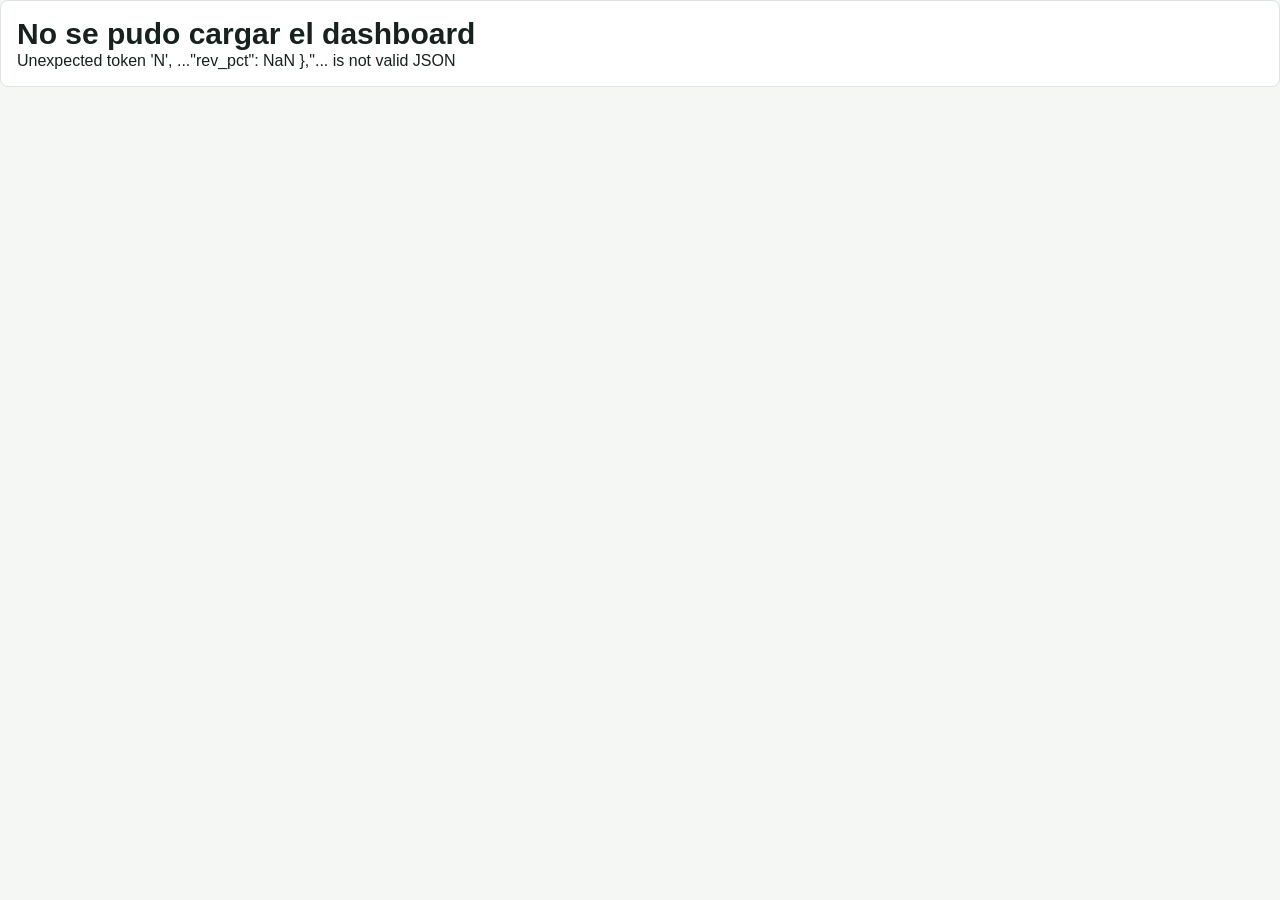
==== indice-energetico-caracara/index.html @ e7ec4b9f "Add energy index dashboard" ====
<!doctype html>
<html lang="es">
<head>
  <meta charset="utf-8">
  <meta name="viewport" content="width=device-width, initial-scale=1">
  <title>Indice energetico Caracara</title>
  <meta name="description" content="Dashboard de energia importada Jaguar + Caracara Sur frente a fluidos movidos.">
  <link rel="stylesheet" href="./styles.css">
</head>
<body>
  <header class="topbar">
    <div>
      <p class="eyebrow">Gestion de Mantenimiento</p>
      <h1>Indice energetico Caracara</h1>
    </div>
    <div class="period-pill" id="periodLabel">Cargando periodo...</div>
  </header>

  <main>
    <section class="control-band" aria-label="Filtros del dashboard">
      <label>
        Vista
        <select id="viewMode">
          <option value="monthly">Mensual</option>
          <option value="daily">Diaria</option>
        </select>
      </label>
      <label>
        Desde
        <input type="month" id="fromMonth">
      </label>
      <label>
        Hasta
        <input type="month" id="toMonth">
      </label>
      <button id="resetFilters" type="button">Restablecer</button>
    </section>

    <section class="kpi-grid" aria-label="Indicadores principales">
      <article>
        <span>Indice ponderado</span>
        <strong id="kpiIndex">-</strong>
        <small>kWh por bbl movido</small>
      </article>
      <article>
        <span>Energia importada</span>
        <strong id="kpiEnergy">-</strong>
        <small>Jaguar + Caracara Sur</small>
      </article>
      <article>
        <span>Fluidos movidos</span>
        <strong id="kpiFluids">-</strong>
        <small>Crudo + agua inyectada</small>
      </article>
      <article>
        <span>Potencial vs P25</span>
        <strong id="kpiSavings">-</strong>
        <small>kWh evitables en el ultimo mes</small>
      </article>
    </section>

    <section class="split">
      <article class="panel chart-panel">
        <div class="panel-head">
          <div>
            <h2>Tendencia del indice</h2>
            <p>Menor valor indica mejor eficiencia energetica.</p>
          </div>
          <span id="trendSignal" class="signal">-</span>
        </div>
        <div id="indexChart" class="chart" role="img" aria-label="Tendencia del indice energetico"></div>
      </article>
      <article class="panel chart-panel">
        <div class="panel-head">
          <div>
            <h2>Energia vs fluidos</h2>
            <p>Compara demanda electrica con volumen operativo.</p>
          </div>
        </div>
        <div id="energyFluidChart" class="chart" role="img" aria-label="Comparacion de energia y fluidos"></div>
      </article>
    </section>

    <section class="split">
      <article class="panel">
        <h2>Conclusiones ejecutivas</h2>
        <ul id="executiveFindings" class="finding-list"></ul>
      </article>
      <article class="panel">
        <h2>Oportunidades de mejora</h2>
        <ul id="opportunities" class="finding-list"></ul>
      </article>
    </section>

    <section class="panel">
      <div class="panel-head">
        <div>
          <h2>Meses y dias criticos</h2>
          <p>Prioriza periodos con indice alto para revisar operacion, cargas y configuracion de equipos.</p>
        </div>
      </div>
      <div class="tables">
        <div>
          <h3>Resumen mensual</h3>
          <div class="table-wrap">
            <table>
              <thead>
                <tr>
                  <th>Mes</th>
                  <th>Indice</th>
                  <th>Energia</th>
                  <th>Fluidos</th>
                  <th>Var. mes</th>
                </tr>
              </thead>
              <tbody id="monthlyTable"></tbody>
            </table>
          </div>
        </div>
        <div>
          <h3>Dias de mayor indice</h3>
          <div class="table-wrap">
            <table>
              <thead>
                <tr>
                  <th>Fecha</th>
                  <th>Indice</th>
                  <th>Energia</th>
                  <th>Fluidos</th>
                </tr>
              </thead>
              <tbody id="criticalDays"></tbody>
            </table>
          </div>
        </div>
      </div>
    </section>

    <section class="method">
      <h2>Criterio de calculo</h2>
      <p>Energia: columna P de <strong>Potencia Bloque CCA.xlsx</strong>, hoja <strong>Cargas Bloque CC</strong>, como Total Importada Red (kW) de Jaguar + Caracara Sur. Para el indice diario se multiplica por 24 y se expresa en kWh/dia.</p>
      <p>Fluidos: <strong>Resumen de Diferencias Operaciones Caracara</strong>, hoja <strong>Grandes Rubros</strong>: B crudo CCS, I agua inyectada CCS, V crudo Jaguar y AA agua inyectada Jaguar.</p>
      <p>Toro Sentado queda excluido porque trabaja con generacion local y no debe mezclarse con Jaguar + CCS.</p>
    </section>
  </main>

  <script src="./app.js"></script>
</body>
</html>
---- indice-energetico-caracara/styles.css ----
:root {
  color-scheme: light;
  --bg: #f5f7f4;
  --ink: #17211d;
  --muted: #68756e;
  --panel: #ffffff;
  --line: #dce4dd;
  --accent: #0f766e;
  --accent-2: #24537a;
  --warn: #b45309;
  --bad: #b91c1c;
  --good: #166534;
}

* { box-sizing: border-box; }

body {
  margin: 0;
  font-family: Arial, Helvetica, sans-serif;
  background: var(--bg);
  color: var(--ink);
}

.topbar {
  display: flex;
  align-items: flex-end;
  justify-content: space-between;
  gap: 24px;
  padding: 28px 32px 18px;
  border-bottom: 1px solid var(--line);
  background: #fbfcfa;
}

h1, h2, h3, p { margin: 0; }

h1 {
  font-size: 30px;
  line-height: 1.15;
  font-weight: 760;
}

h2 {
  font-size: 18px;
  line-height: 1.25;
}

h3 {
  font-size: 15px;
  margin-bottom: 10px;
}

.eyebrow {
  color: var(--accent);
  font-size: 13px;
  font-weight: 700;
  text-transform: uppercase;
  letter-spacing: 0;
  margin-bottom: 4px;
}

.period-pill {
  border: 1px solid var(--line);
  background: #eef5f0;
  padding: 10px 12px;
  border-radius: 8px;
  color: #33423b;
  font-size: 14px;
  white-space: nowrap;
}

main {
  padding: 22px 32px 36px;
  max-width: 1440px;
  margin: 0 auto;
}

.control-band {
  display: flex;
  flex-wrap: wrap;
  align-items: end;
  gap: 12px;
  padding: 14px;
  border: 1px solid var(--line);
  background: var(--panel);
  border-radius: 8px;
}

label {
  display: grid;
  gap: 6px;
  font-size: 13px;
  color: var(--muted);
  font-weight: 700;
}

select, input, button {
  min-height: 38px;
  border: 1px solid #cbd6cf;
  border-radius: 6px;
  background: #fff;
  color: var(--ink);
  font-size: 14px;
  padding: 7px 10px;
}

button {
  background: var(--accent);
  color: #fff;
  border-color: var(--accent);
  font-weight: 700;
  cursor: pointer;
}

.kpi-grid {
  display: grid;
  grid-template-columns: repeat(4, minmax(0, 1fr));
  gap: 12px;
  margin: 16px 0;
}

.kpi-grid article,
.panel {
  background: var(--panel);
  border: 1px solid var(--line);
  border-radius: 8px;
}

.kpi-grid article {
  padding: 16px;
  min-height: 118px;
}

.kpi-grid span,
.kpi-grid small {
  display: block;
  color: var(--muted);
  font-size: 13px;
}

.kpi-grid strong {
  display: block;
  font-size: 27px;
  line-height: 1.1;
  margin: 12px 0 6px;
}

.split {
  display: grid;
  grid-template-columns: 1fr 1fr;
  gap: 16px;
  margin-bottom: 16px;
}

.panel {
  padding: 16px;
}

.panel-head {
  display: flex;
  justify-content: space-between;
  gap: 12px;
  align-items: start;
  margin-bottom: 12px;
}

.panel-head p {
  color: var(--muted);
  font-size: 14px;
  margin-top: 4px;
}

.signal {
  border: 1px solid var(--line);
  border-radius: 6px;
  padding: 6px 8px;
  font-size: 13px;
  white-space: nowrap;
  color: var(--muted);
}

.signal.good { color: var(--good); background: #eef8ee; border-color: #b7dfbc; }
.signal.bad { color: var(--bad); background: #fff1f1; border-color: #f2b8b8; }
.signal.warn { color: var(--warn); background: #fff7e8; border-color: #f1d29b; }

.chart {
  width: 100%;
  min-height: 310px;
  overflow: hidden;
}

.chart svg {
  width: 100%;
  height: 310px;
  display: block;
}

.axis text {
  font-size: 12px;
  fill: var(--muted);
}

.grid-line {
  stroke: #e7ece8;
  stroke-width: 1;
}

.line-index {
  fill: none;
  stroke: var(--accent);
  stroke-width: 3;
}

.line-secondary {
  fill: none;
  stroke: var(--accent-2);
  stroke-width: 2.5;
}

.bar-energy { fill: #8ab7b1; }
.bar-fluid { fill: #9eb2c8; }

.finding-list {
  margin: 12px 0 0;
  padding-left: 20px;
}

.finding-list li {
  margin-bottom: 10px;
  line-height: 1.45;
}

.tables {
  display: grid;
  grid-template-columns: 1.2fr 1fr;
  gap: 18px;
}

.table-wrap {
  overflow-x: auto;
  border: 1px solid var(--line);
  border-radius: 8px;
}

table {
  width: 100%;
  border-collapse: collapse;
  font-size: 14px;
}

th, td {
  padding: 10px;
  border-bottom: 1px solid var(--line);
  text-align: right;
  white-space: nowrap;
}

th:first-child, td:first-child { text-align: left; }
thead th {
  background: #f0f4f1;
  color: #3f4d46;
  font-size: 13px;
}

tbody tr:last-child td { border-bottom: 0; }

.method {
  margin-top: 16px;
  padding: 14px 16px;
  color: #3d4a44;
  border-left: 4px solid var(--accent);
  background: #eef5f0;
}

.method h2 {
  font-size: 16px;
  margin-bottom: 8px;
}

.method p {
  font-size: 14px;
  line-height: 1.45;
  margin-top: 8px;
}

@media (max-width: 980px) {
  .kpi-grid,
  .split,
  .tables {
    grid-template-columns: 1fr;
  }

  .topbar {
    align-items: start;
    flex-direction: column;
  }

  .period-pill { white-space: normal; }
}

@media (max-width: 640px) {
  .topbar,
  main {
    padding-left: 16px;
    padding-right: 16px;
  }

  h1 { font-size: 25px; }
  .control-band { display: grid; }
  label, button { width: 100%; }
  .kpi-grid strong { font-size: 24px; }
}
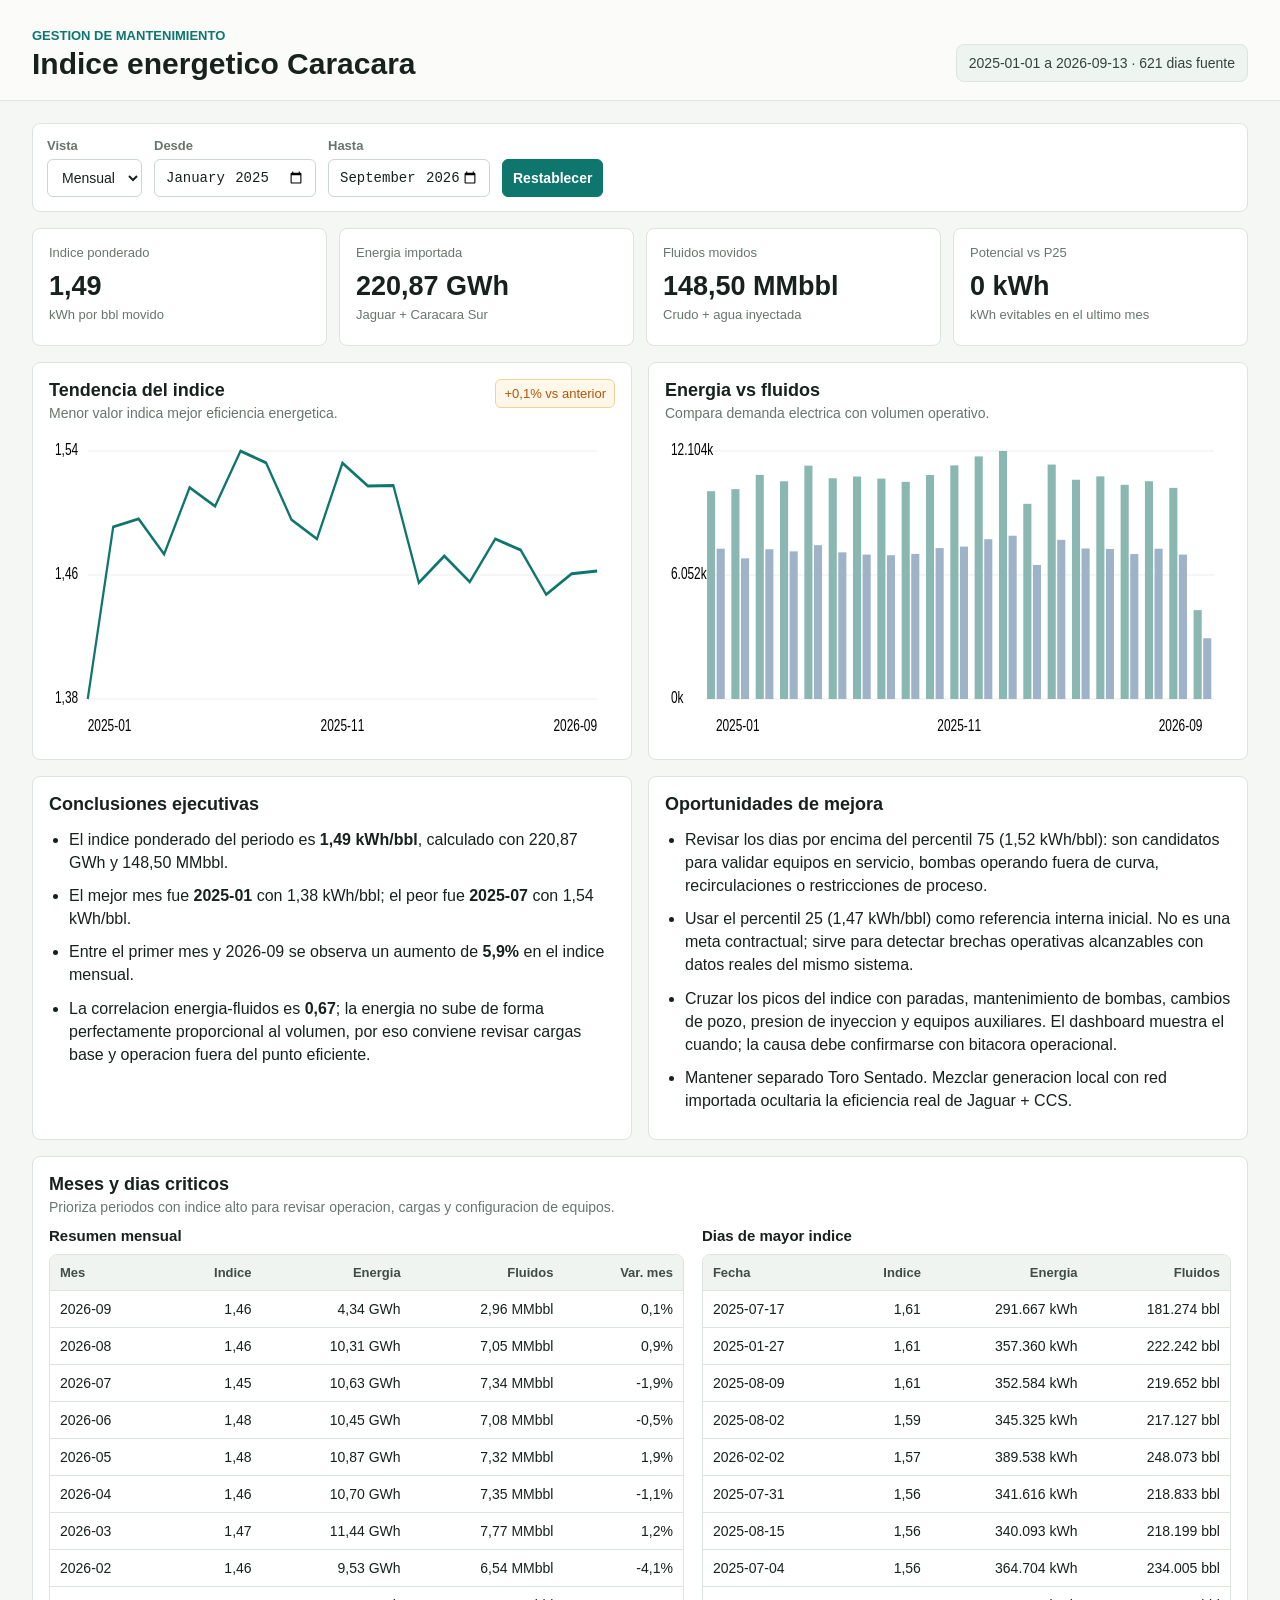
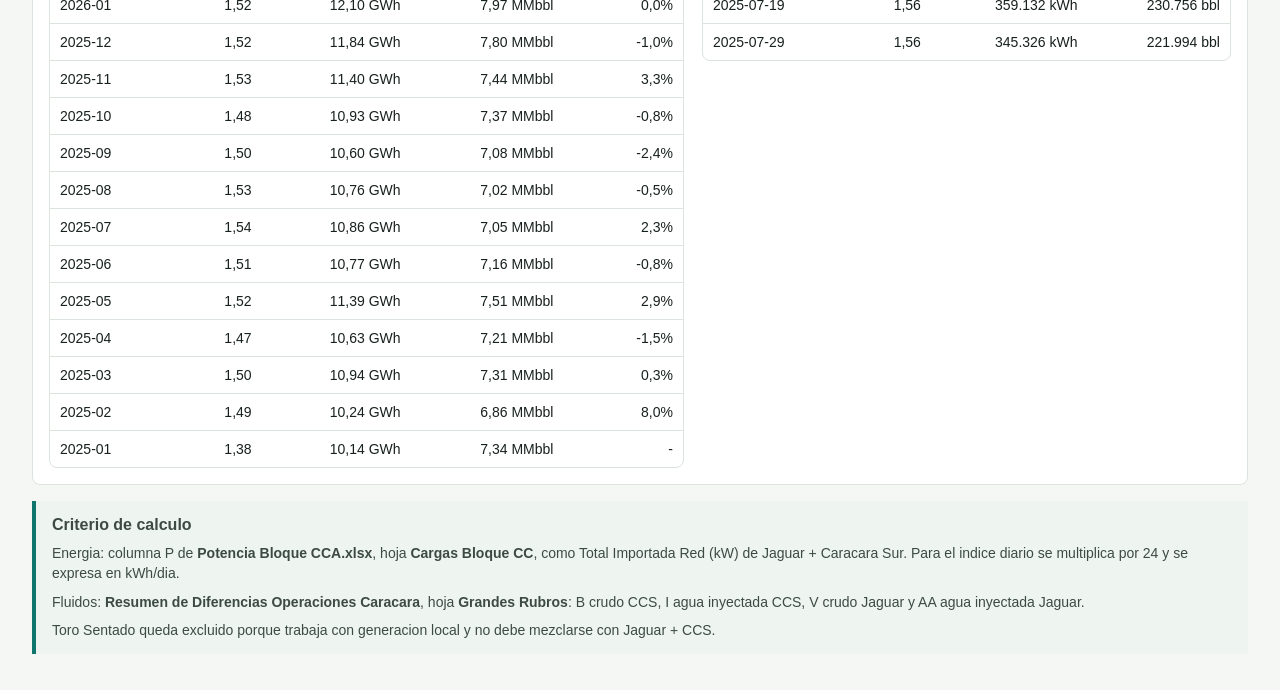
==== commit fb9d3e68: "Fix energy dashboard data loading" ====
--- a/indice-energetico-caracara/index.html
+++ b/indice-energetico-caracara/index.html
@@ -5,7 +5,7 @@
   <meta name="viewport" content="width=device-width, initial-scale=1">
   <title>Indice energetico Caracara</title>
   <meta name="description" content="Dashboard de energia importada Jaguar + Caracara Sur frente a fluidos movidos.">
-  <link rel="stylesheet" href="./styles.css">
+  <link rel="stylesheet" href="./styles.css?v=20260915-fix1">
 </head>
 <body>
   <header class="topbar">
@@ -144,6 +144,6 @@
     </section>
   </main>
 
-  <script src="./app.js"></script>
+  <script src="./app.js?v=20260915-fix1"></script>
 </body>
 </html>
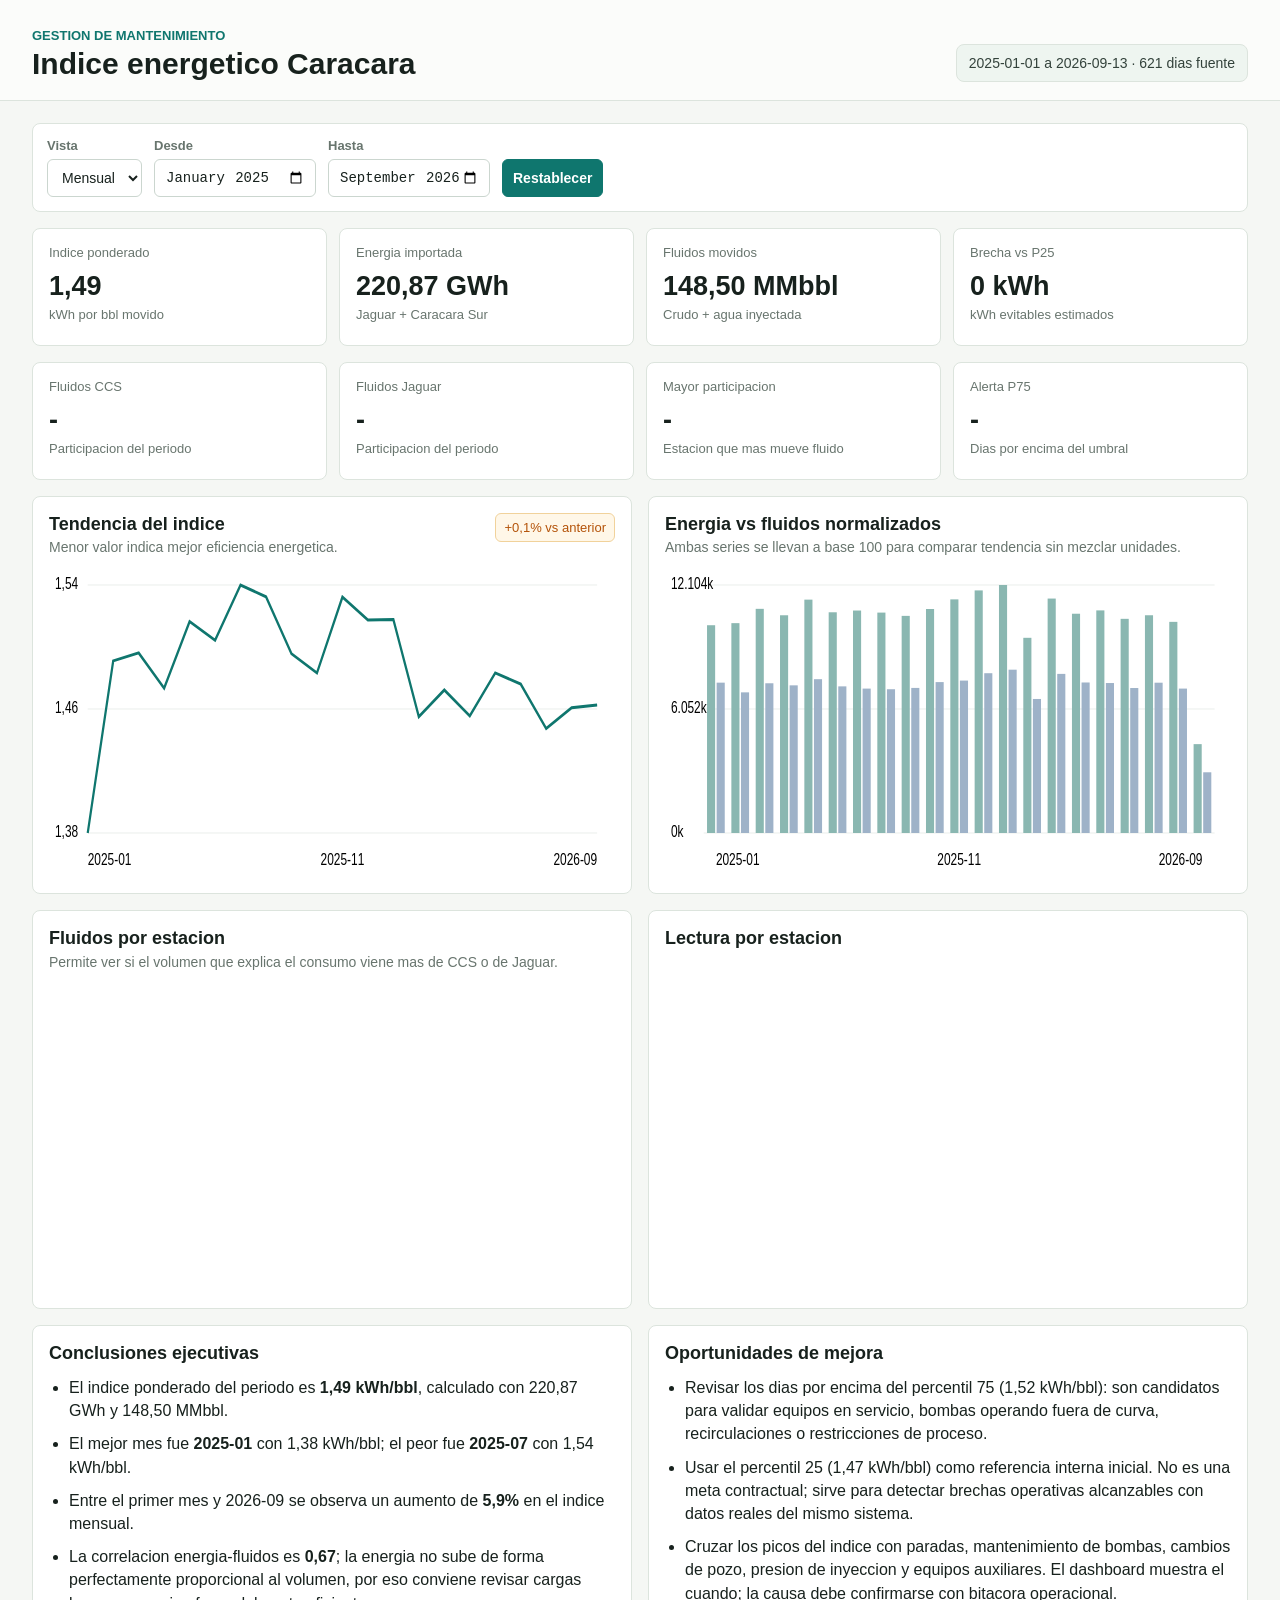
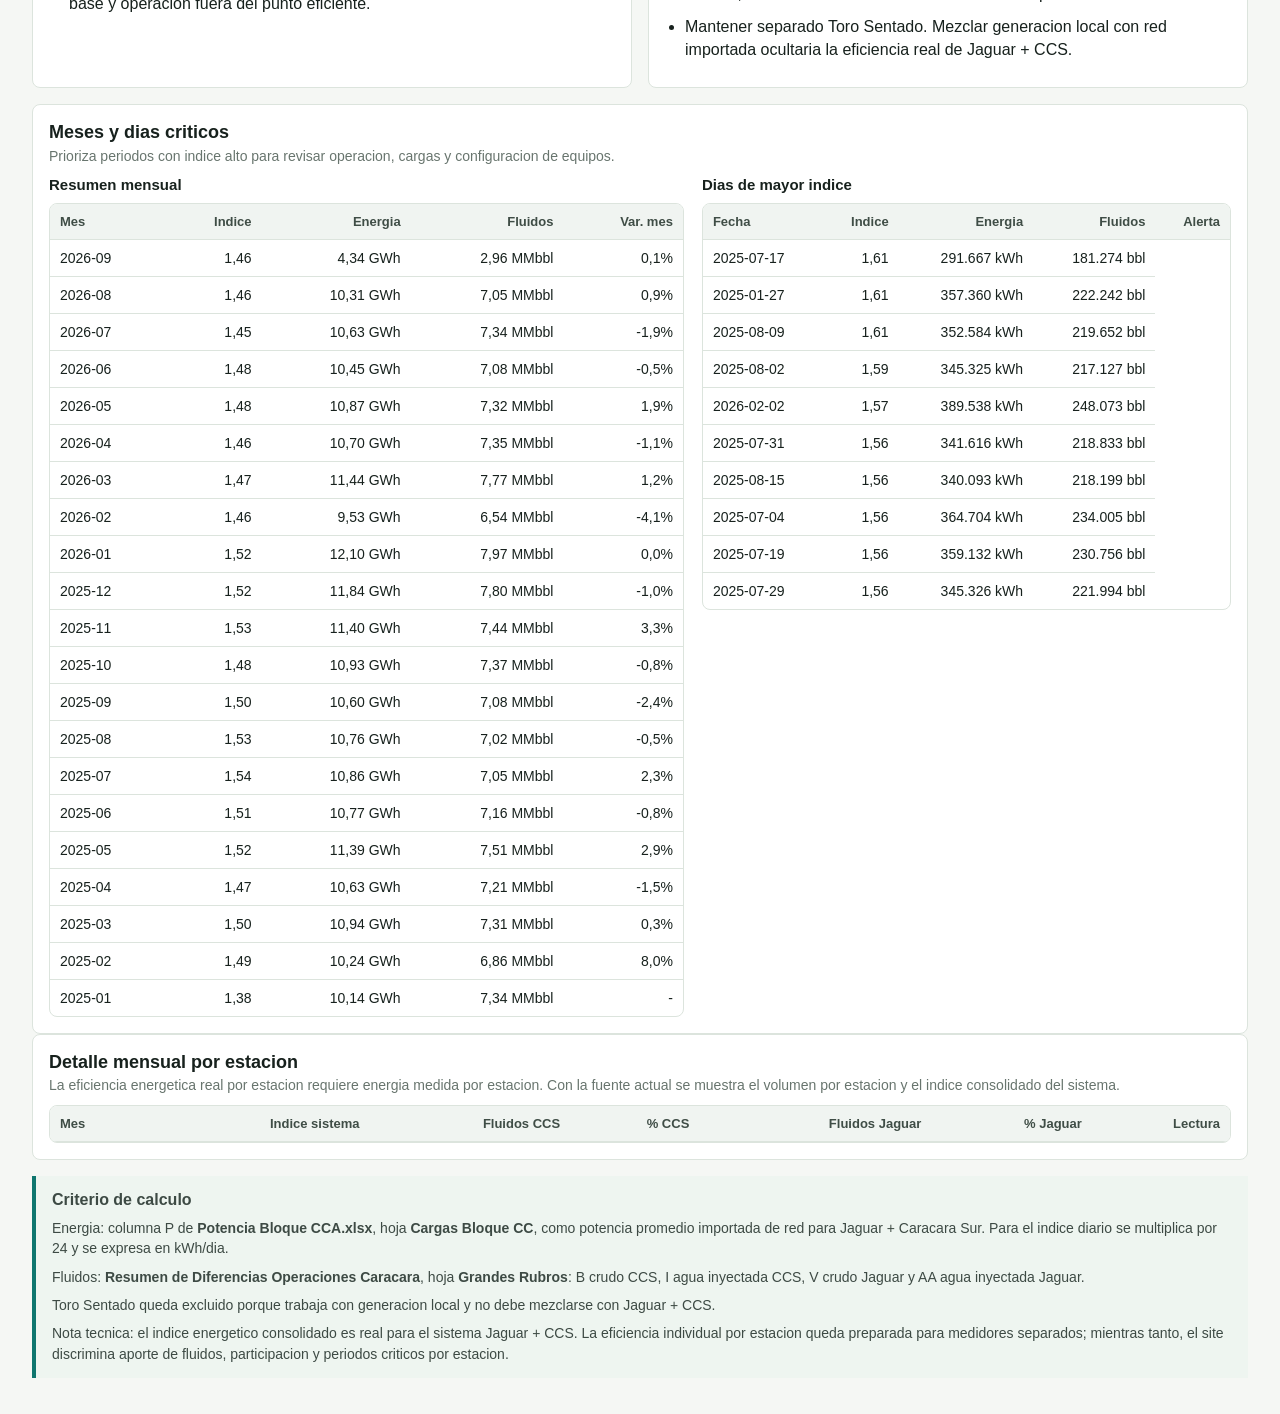
==== commit 477ef2d1: "Complementa dashboard de indice energetico por estacion" ====
--- a/indice-energetico-caracara/index.html
+++ b/indice-energetico-caracara/index.html
@@ -5,7 +5,7 @@
   <meta name="viewport" content="width=device-width, initial-scale=1">
   <title>Indice energetico Caracara</title>
   <meta name="description" content="Dashboard de energia importada Jaguar + Caracara Sur frente a fluidos movidos.">
-  <link rel="stylesheet" href="./styles.css?v=20260915-fix1">
+  <link rel="stylesheet" href="./styles.css?v=20260915-fix2">
 </head>
 <body>
   <header class="topbar">
@@ -53,9 +53,32 @@
         <small>Crudo + agua inyectada</small>
       </article>
       <article>
-        <span>Potencial vs P25</span>
+        <span>Brecha vs P25</span>
         <strong id="kpiSavings">-</strong>
-        <small>kWh evitables en el ultimo mes</small>
+        <small>kWh evitables estimados</small>
+      </article>
+    </section>
+
+    <section class="kpi-grid station-kpis" aria-label="Indicadores por estacion">
+      <article>
+        <span>Fluidos CCS</span>
+        <strong id="kpiCcsFluids">-</strong>
+        <small id="kpiCcsShare">Participacion del periodo</small>
+      </article>
+      <article>
+        <span>Fluidos Jaguar</span>
+        <strong id="kpiJaguarFluids">-</strong>
+        <small id="kpiJaguarShare">Participacion del periodo</small>
+      </article>
+      <article>
+        <span>Mayor participacion</span>
+        <strong id="kpiDominantStation">-</strong>
+        <small>Estacion que mas mueve fluido</small>
+      </article>
+      <article>
+        <span>Alerta P75</span>
+        <strong id="kpiP75Days">-</strong>
+        <small>Dias por encima del umbral</small>
       </article>
     </section>
 
@@ -73,11 +96,27 @@
       <article class="panel chart-panel">
         <div class="panel-head">
           <div>
-            <h2>Energia vs fluidos</h2>
-            <p>Compara demanda electrica con volumen operativo.</p>
-          </div>
-        </div>
-        <div id="energyFluidChart" class="chart" role="img" aria-label="Comparacion de energia y fluidos"></div>
+            <h2>Energia vs fluidos normalizados</h2>
+            <p>Ambas series se llevan a base 100 para comparar tendencia sin mezclar unidades.</p>
+          </div>
+        </div>
+        <div id="energyFluidChart" class="chart" role="img" aria-label="Comparacion normalizada de energia y fluidos"></div>
+      </article>
+    </section>
+
+    <section class="split">
+      <article class="panel chart-panel">
+        <div class="panel-head">
+          <div>
+            <h2>Fluidos por estacion</h2>
+            <p>Permite ver si el volumen que explica el consumo viene mas de CCS o de Jaguar.</p>
+          </div>
+        </div>
+        <div id="stationFluidChart" class="chart" role="img" aria-label="Fluidos movidos por estacion"></div>
+      </article>
+      <article class="panel">
+        <h2>Lectura por estacion</h2>
+        <div id="stationSummary" class="station-summary"></div>
       </article>
     </section>
 
@@ -127,6 +166,7 @@
                   <th>Indice</th>
                   <th>Energia</th>
                   <th>Fluidos</th>
+                  <th>Alerta</th>
                 </tr>
               </thead>
               <tbody id="criticalDays"></tbody>
@@ -136,14 +176,40 @@
       </div>
     </section>
 
+    <section class="panel">
+      <div class="panel-head">
+        <div>
+          <h2>Detalle mensual por estacion</h2>
+          <p>La eficiencia energetica real por estacion requiere energia medida por estacion. Con la fuente actual se muestra el volumen por estacion y el indice consolidado del sistema.</p>
+        </div>
+      </div>
+      <div class="table-wrap">
+        <table>
+          <thead>
+            <tr>
+              <th>Mes</th>
+              <th>Indice sistema</th>
+              <th>Fluidos CCS</th>
+              <th>% CCS</th>
+              <th>Fluidos Jaguar</th>
+              <th>% Jaguar</th>
+              <th>Lectura</th>
+            </tr>
+          </thead>
+          <tbody id="stationTable"></tbody>
+        </table>
+      </div>
+    </section>
+
     <section class="method">
       <h2>Criterio de calculo</h2>
-      <p>Energia: columna P de <strong>Potencia Bloque CCA.xlsx</strong>, hoja <strong>Cargas Bloque CC</strong>, como Total Importada Red (kW) de Jaguar + Caracara Sur. Para el indice diario se multiplica por 24 y se expresa en kWh/dia.</p>
+      <p>Energia: columna P de <strong>Potencia Bloque CCA.xlsx</strong>, hoja <strong>Cargas Bloque CC</strong>, como potencia promedio importada de red para Jaguar + Caracara Sur. Para el indice diario se multiplica por 24 y se expresa en kWh/dia.</p>
       <p>Fluidos: <strong>Resumen de Diferencias Operaciones Caracara</strong>, hoja <strong>Grandes Rubros</strong>: B crudo CCS, I agua inyectada CCS, V crudo Jaguar y AA agua inyectada Jaguar.</p>
       <p>Toro Sentado queda excluido porque trabaja con generacion local y no debe mezclarse con Jaguar + CCS.</p>
+      <p>Nota tecnica: el indice energetico consolidado es real para el sistema Jaguar + CCS. La eficiencia individual por estacion queda preparada para medidores separados; mientras tanto, el site discrimina aporte de fluidos, participacion y periodos criticos por estacion.</p>
     </section>
   </main>
 
-  <script src="./app.js?v=20260915-fix1"></script>
+  <script src="./app.js?v=20260915-fix2"></script>
 </body>
 </html>
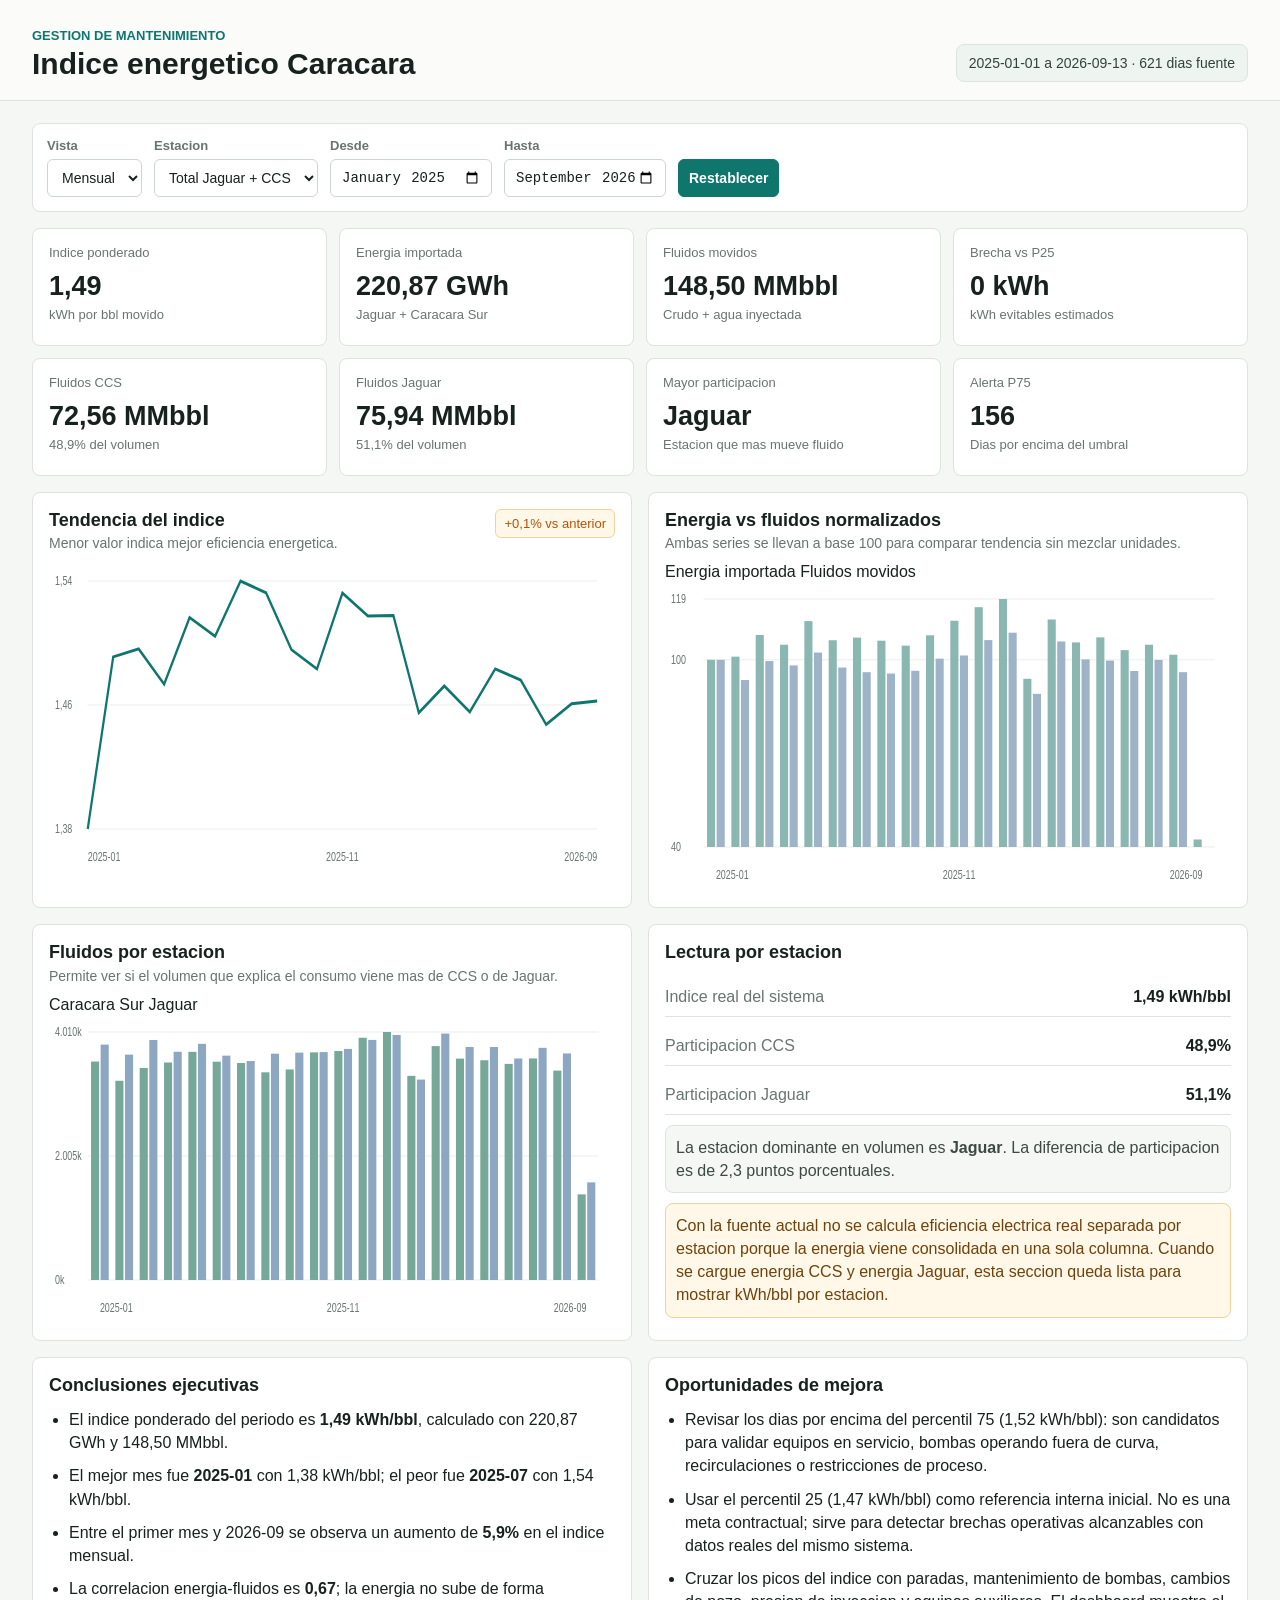
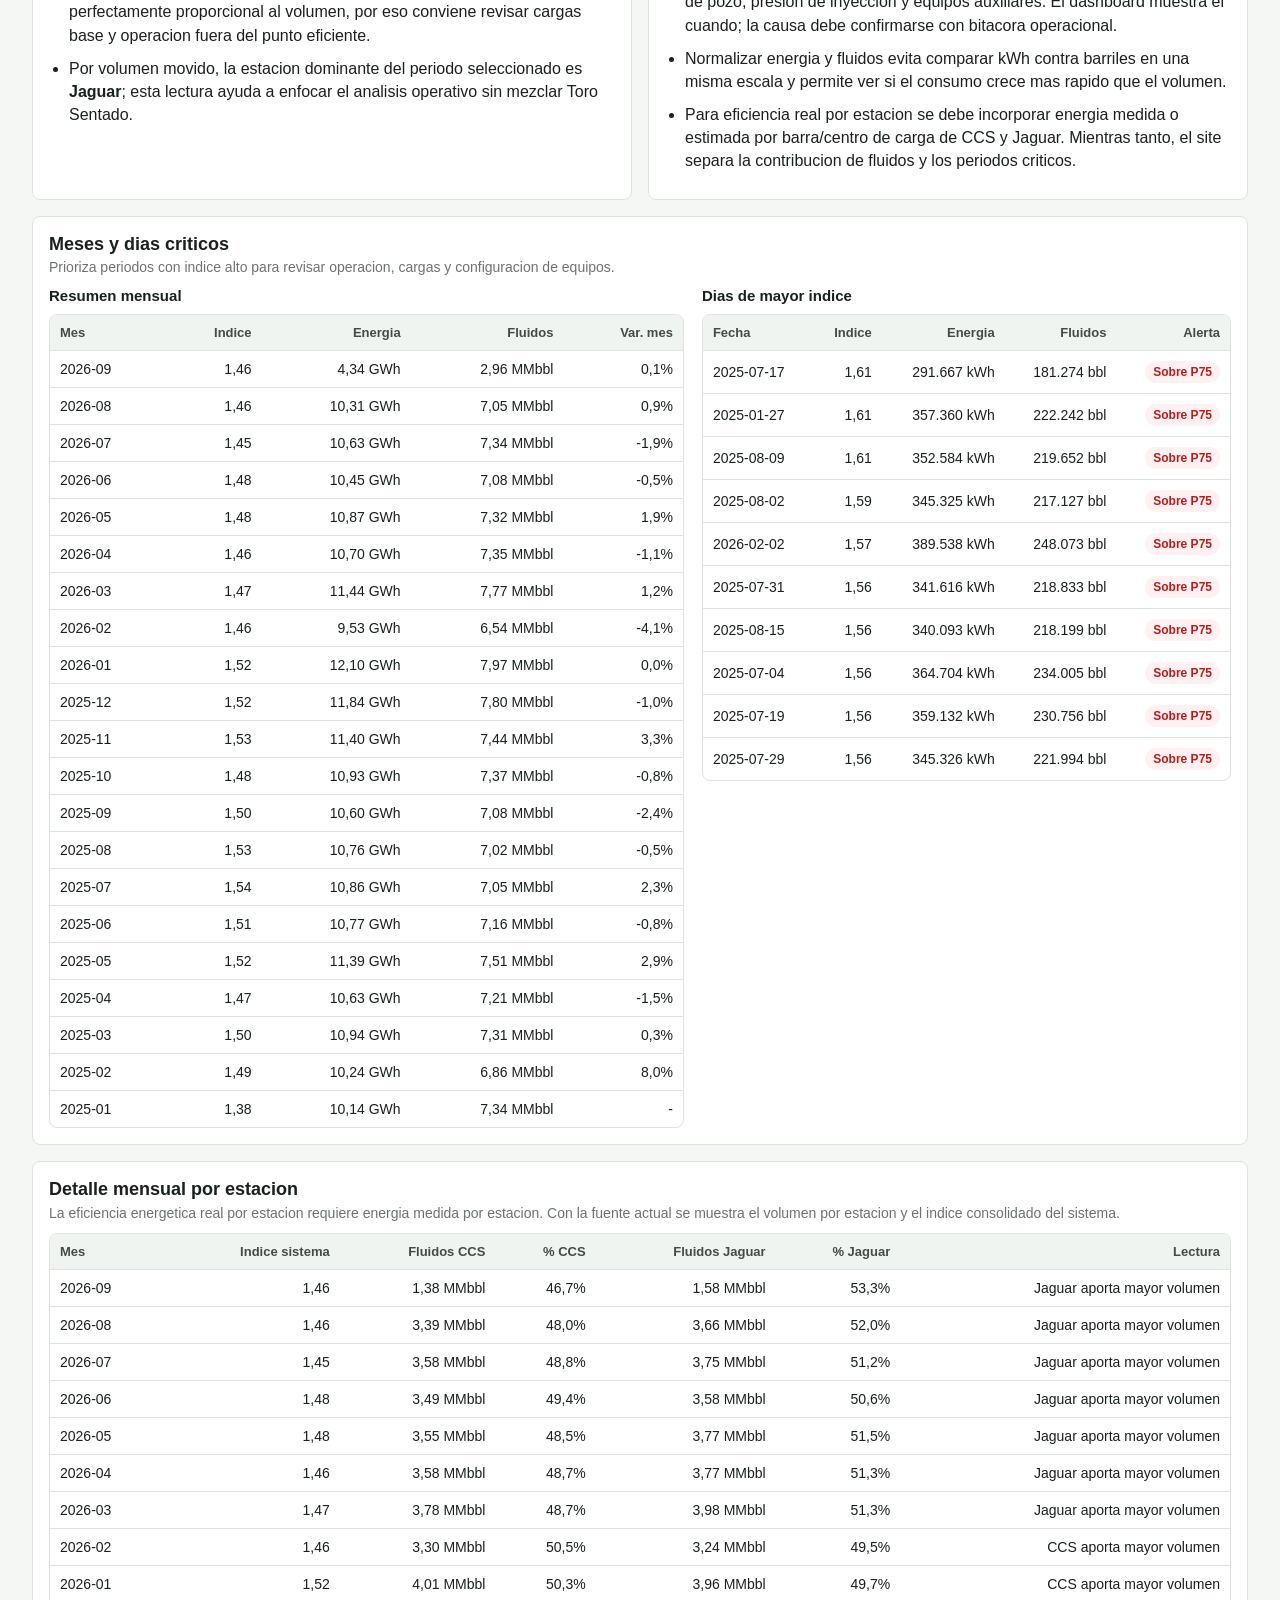
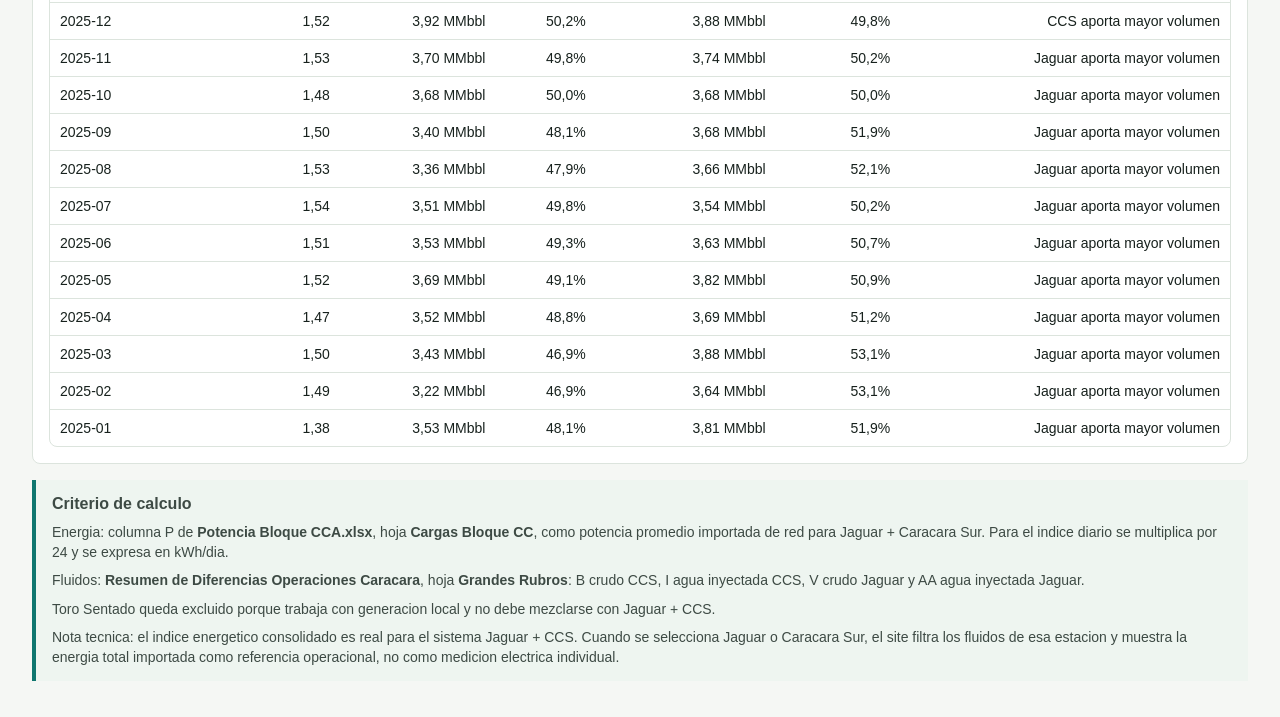
==== commit 3e5785e8: "Agrega selector de estacion y leyendas en graficas energeticas" ====
--- a/indice-energetico-caracara/index.html
+++ b/indice-energetico-caracara/index.html
@@ -5,7 +5,7 @@
   <meta name="viewport" content="width=device-width, initial-scale=1">
   <title>Indice energetico Caracara</title>
   <meta name="description" content="Dashboard de energia importada Jaguar + Caracara Sur frente a fluidos movidos.">
-  <link rel="stylesheet" href="./styles.css?v=20260915-fix2">
+  <link rel="stylesheet" href="./styles.css?v=20260915-fix3">
 </head>
 <body>
   <header class="topbar">
@@ -26,6 +26,14 @@
         </select>
       </label>
       <label>
+        Estacion
+        <select id="stationMode">
+          <option value="total">Total Jaguar + CCS</option>
+          <option value="jaguar">Jaguar</option>
+          <option value="ccs">Caracara Sur</option>
+        </select>
+      </label>
+      <label>
         Desde
         <input type="month" id="fromMonth">
       </label>
@@ -40,17 +48,17 @@
       <article>
         <span>Indice ponderado</span>
         <strong id="kpiIndex">-</strong>
-        <small>kWh por bbl movido</small>
+        <small id="kpiIndexNote">kWh por bbl movido</small>
       </article>
       <article>
         <span>Energia importada</span>
         <strong id="kpiEnergy">-</strong>
-        <small>Jaguar + Caracara Sur</small>
+        <small id="kpiEnergyNote">Jaguar + Caracara Sur</small>
       </article>
       <article>
         <span>Fluidos movidos</span>
         <strong id="kpiFluids">-</strong>
-        <small>Crudo + agua inyectada</small>
+        <small id="kpiFluidsNote">Crudo + agua inyectada</small>
       </article>
       <article>
         <span>Brecha vs P25</span>
@@ -87,7 +95,7 @@
         <div class="panel-head">
           <div>
             <h2>Tendencia del indice</h2>
-            <p>Menor valor indica mejor eficiencia energetica.</p>
+            <p id="indexChartNote">Menor valor indica mejor eficiencia energetica.</p>
           </div>
           <span id="trendSignal" class="signal">-</span>
         </div>
@@ -99,6 +107,10 @@
             <h2>Energia vs fluidos normalizados</h2>
             <p>Ambas series se llevan a base 100 para comparar tendencia sin mezclar unidades.</p>
           </div>
+        </div>
+        <div class="legend">
+          <span><i class="legend-energy"></i>Energia importada</span>
+          <span><i class="legend-fluid"></i>Fluidos movidos</span>
         </div>
         <div id="energyFluidChart" class="chart" role="img" aria-label="Comparacion normalizada de energia y fluidos"></div>
       </article>
@@ -111,6 +123,10 @@
             <h2>Fluidos por estacion</h2>
             <p>Permite ver si el volumen que explica el consumo viene mas de CCS o de Jaguar.</p>
           </div>
+        </div>
+        <div class="legend">
+          <span><i class="legend-ccs"></i>Caracara Sur</span>
+          <span><i class="legend-jaguar"></i>Jaguar</span>
         </div>
         <div id="stationFluidChart" class="chart" role="img" aria-label="Fluidos movidos por estacion"></div>
       </article>
@@ -206,10 +222,10 @@
       <p>Energia: columna P de <strong>Potencia Bloque CCA.xlsx</strong>, hoja <strong>Cargas Bloque CC</strong>, como potencia promedio importada de red para Jaguar + Caracara Sur. Para el indice diario se multiplica por 24 y se expresa en kWh/dia.</p>
       <p>Fluidos: <strong>Resumen de Diferencias Operaciones Caracara</strong>, hoja <strong>Grandes Rubros</strong>: B crudo CCS, I agua inyectada CCS, V crudo Jaguar y AA agua inyectada Jaguar.</p>
       <p>Toro Sentado queda excluido porque trabaja con generacion local y no debe mezclarse con Jaguar + CCS.</p>
-      <p>Nota tecnica: el indice energetico consolidado es real para el sistema Jaguar + CCS. La eficiencia individual por estacion queda preparada para medidores separados; mientras tanto, el site discrimina aporte de fluidos, participacion y periodos criticos por estacion.</p>
+      <p>Nota tecnica: el indice energetico consolidado es real para el sistema Jaguar + CCS. Cuando se selecciona Jaguar o Caracara Sur, el site filtra los fluidos de esa estacion y muestra la energia total importada como referencia operacional, no como medicion electrica individual.</p>
     </section>
   </main>
 
-  <script src="./app.js?v=20260915-fix2"></script>
+  <script src="./app.js?v=20260915-fix3"></script>
 </body>
 </html>
--- a/indice-energetico-caracara/styles.css
+++ b/indice-energetico-caracara/styles.css
@@ -118,6 +118,10 @@
   margin: 16px 0;
 }
 
+.station-kpis {
+  margin-top: -4px;
+}
+
 .kpi-grid article,
 .panel {
   background: var(--panel);
@@ -153,6 +157,11 @@
 
 .panel {
   padding: 16px;
+  margin-bottom: 16px;
+}
+
+.split .panel {
+  margin-bottom: 0;
 }
 
 .panel-head {
@@ -194,7 +203,8 @@
   display: block;
 }
 
-.axis text {
+.axis text,
+.axis {
   font-size: 12px;
   fill: var(--muted);
 }
@@ -218,6 +228,63 @@
 
 .bar-energy { fill: #8ab7b1; }
 .bar-fluid { fill: #9eb2c8; }
+.bar-ccs { fill: #76a899; }
+.bar-jaguar { fill: #8da6c1; }
+
+.station-summary {
+  display: grid;
+  gap: 10px;
+  margin-top: 14px;
+}
+
+.summary-row {
+  display: flex;
+  justify-content: space-between;
+  gap: 12px;
+  padding: 10px 0;
+  border-bottom: 1px solid var(--line);
+}
+
+.summary-row span {
+  color: var(--muted);
+}
+
+.summary-row strong {
+  text-align: right;
+}
+
+.summary-note {
+  line-height: 1.45;
+  color: #3d4a44;
+  background: #f4f7f4;
+  border: 1px solid var(--line);
+  border-radius: 8px;
+  padding: 10px;
+}
+
+.warn-note {
+  background: #fff7e8;
+  border-color: #f1d29b;
+  color: #70420a;
+}
+
+.status {
+  display: inline-block;
+  border-radius: 999px;
+  padding: 4px 8px;
+  font-size: 12px;
+  font-weight: 700;
+}
+
+.status.bad {
+  color: var(--bad);
+  background: #fff1f1;
+}
+
+.status.warn {
+  color: var(--warn);
+  background: #fff7e8;
+}
 
 .finding-list {
   margin: 12px 0 0;
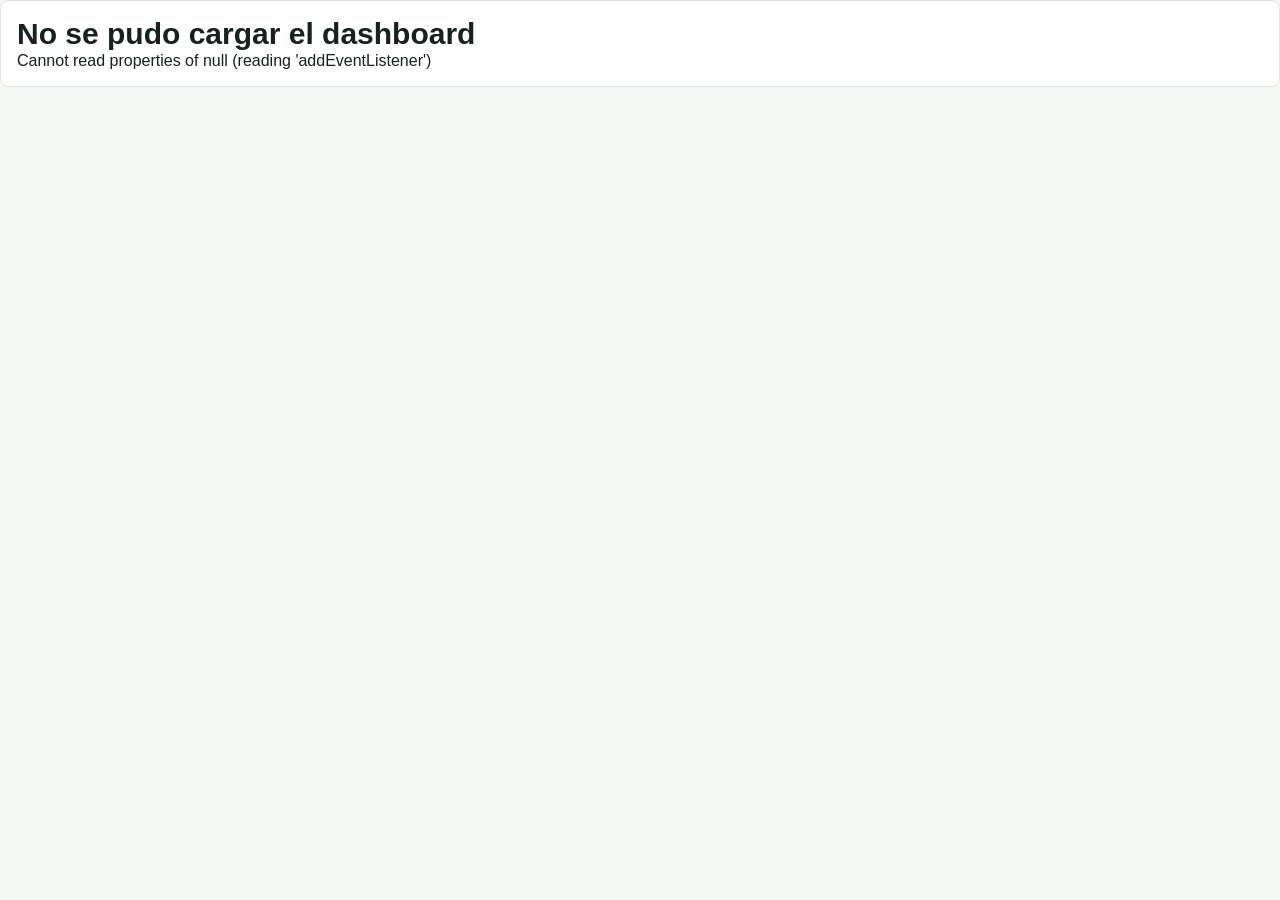
==== commit 24228241: "Convierte selector de estacion en botones visibles" ====
--- a/indice-energetico-caracara/index.html
+++ b/indice-energetico-caracara/index.html
@@ -5,7 +5,7 @@
   <meta name="viewport" content="width=device-width, initial-scale=1">
   <title>Indice energetico Caracara</title>
   <meta name="description" content="Dashboard de energia importada Jaguar + Caracara Sur frente a fluidos movidos.">
-  <link rel="stylesheet" href="./styles.css?v=20260915-fix3">
+  <link rel="stylesheet" href="./styles.css?v=20260915-fix4">
 </head>
 <body>
   <header class="topbar">
@@ -25,14 +25,14 @@
           <option value="daily">Diaria</option>
         </select>
       </label>
-      <label>
-        Estacion
-        <select id="stationMode">
-          <option value="total">Total Jaguar + CCS</option>
-          <option value="jaguar">Jaguar</option>
-          <option value="ccs">Caracara Sur</option>
-        </select>
-      </label>
+      <div class="station-filter" aria-label="Filtro de estacion">
+        <span>Estacion</span>
+        <div class="station-toggle" role="group" aria-label="Seleccionar estacion">
+          <button type="button" class="station-button active" data-station="total">Total</button>
+          <button type="button" class="station-button" data-station="jaguar">Jaguar</button>
+          <button type="button" class="station-button" data-station="ccs">Caracara Sur</button>
+        </div>
+      </div>
       <label>
         Desde
         <input type="month" id="fromMonth">
@@ -105,12 +105,12 @@
         <div class="panel-head">
           <div>
             <h2>Energia vs fluidos normalizados</h2>
-            <p>Ambas series se llevan a base 100 para comparar tendencia sin mezclar unidades.</p>
-          </div>
-        </div>
-        <div class="legend">
-          <span><i class="legend-energy"></i>Energia importada</span>
-          <span><i class="legend-fluid"></i>Fluidos movidos</span>
+            <p id="energyFluidNote">Base 100. En cada grupo: izquierda energia, derecha fluidos.</p>
+          </div>
+        </div>
+        <div class="legend visible-legend">
+          <span><i class="legend-energy"></i>Barra izquierda: Energia importada</span>
+          <span><i class="legend-fluid"></i>Barra derecha: Fluidos movidos</span>
         </div>
         <div id="energyFluidChart" class="chart" role="img" aria-label="Comparacion normalizada de energia y fluidos"></div>
       </article>
@@ -121,12 +121,12 @@
         <div class="panel-head">
           <div>
             <h2>Fluidos por estacion</h2>
-            <p>Permite ver si el volumen que explica el consumo viene mas de CCS o de Jaguar.</p>
-          </div>
-        </div>
-        <div class="legend">
-          <span><i class="legend-ccs"></i>Caracara Sur</span>
-          <span><i class="legend-jaguar"></i>Jaguar</span>
+            <p>En cada grupo: izquierda Caracara Sur, derecha Jaguar.</p>
+          </div>
+        </div>
+        <div class="legend visible-legend">
+          <span><i class="legend-ccs"></i>Barra izquierda: Caracara Sur</span>
+          <span><i class="legend-jaguar"></i>Barra derecha: Jaguar</span>
         </div>
         <div id="stationFluidChart" class="chart" role="img" aria-label="Fluidos movidos por estacion"></div>
       </article>
@@ -222,10 +222,10 @@
       <p>Energia: columna P de <strong>Potencia Bloque CCA.xlsx</strong>, hoja <strong>Cargas Bloque CC</strong>, como potencia promedio importada de red para Jaguar + Caracara Sur. Para el indice diario se multiplica por 24 y se expresa en kWh/dia.</p>
       <p>Fluidos: <strong>Resumen de Diferencias Operaciones Caracara</strong>, hoja <strong>Grandes Rubros</strong>: B crudo CCS, I agua inyectada CCS, V crudo Jaguar y AA agua inyectada Jaguar.</p>
       <p>Toro Sentado queda excluido porque trabaja con generacion local y no debe mezclarse con Jaguar + CCS.</p>
-      <p>Nota tecnica: el indice energetico consolidado es real para el sistema Jaguar + CCS. Cuando se selecciona Jaguar o Caracara Sur, el site filtra los fluidos de esa estacion y muestra la energia total importada como referencia operacional, no como medicion electrica individual.</p>
+      <p>Nota tecnica: el indice energetico consolidado es real para el sistema Jaguar + CCS. Los botones Jaguar y Caracara Sur filtran fluidos y tendencias por estacion; la energia continua siendo la importada total hasta tener medicion electrica separada por estacion.</p>
     </section>
   </main>
 
-  <script src="./app.js?v=20260915-fix3"></script>
+  <script src="./app.js?v=20260915-fix4"></script>
 </body>
-</html>
+</html>
--- a/indice-energetico-caracara/styles.css
+++ b/indice-energetico-caracara/styles.css
@@ -118,9 +118,7 @@
   margin: 16px 0;
 }
 
-.station-kpis {
-  margin-top: -4px;
-}
+.station-kpis { margin-top: 0; }
 
 .kpi-grid article,
 .panel {
@@ -157,11 +155,6 @@
 
 .panel {
   padding: 16px;
-  margin-bottom: 16px;
-}
-
-.split .panel {
-  margin-bottom: 0;
 }
 
 .panel-head {
@@ -191,6 +184,35 @@
 .signal.bad { color: var(--bad); background: #fff1f1; border-color: #f2b8b8; }
 .signal.warn { color: var(--warn); background: #fff7e8; border-color: #f1d29b; }
 
+.legend {
+  display: flex;
+  flex-wrap: wrap;
+  gap: 10px 16px;
+  margin: 2px 0 8px;
+  color: #3f4d46;
+  font-size: 13px;
+  font-weight: 700;
+}
+
+.legend span {
+  display: inline-flex;
+  align-items: center;
+  gap: 6px;
+}
+
+.legend i {
+  display: inline-block;
+  width: 13px;
+  height: 13px;
+  border-radius: 3px;
+  border: 1px solid rgba(0,0,0,0.12);
+}
+
+.legend-energy { background: #8ab7b1; }
+.legend-fluid { background: #9eb2c8; }
+.legend-ccs { background: #c49a6c; }
+.legend-jaguar { background: #6f93b8; }
+
 .chart {
   width: 100%;
   min-height: 310px;
@@ -203,8 +225,7 @@
   display: block;
 }
 
-.axis text,
-.axis {
+.axis text {
   font-size: 12px;
   fill: var(--muted);
 }
@@ -228,35 +249,41 @@
 
 .bar-energy { fill: #8ab7b1; }
 .bar-fluid { fill: #9eb2c8; }
-.bar-ccs { fill: #76a899; }
-.bar-jaguar { fill: #8da6c1; }
+.bar-ccs { fill: #c49a6c; }
+.bar-jaguar { fill: #6f93b8; }
+
+.finding-list {
+  margin: 12px 0 0;
+  padding-left: 20px;
+}
+
+.finding-list li {
+  margin-bottom: 10px;
+  line-height: 1.45;
+}
 
 .station-summary {
   display: grid;
   gap: 10px;
-  margin-top: 14px;
+  margin-top: 12px;
 }
 
 .summary-row {
   display: flex;
   justify-content: space-between;
   gap: 12px;
-  padding: 10px 0;
   border-bottom: 1px solid var(--line);
+  padding-bottom: 8px;
 }
 
 .summary-row span {
   color: var(--muted);
-}
-
-.summary-row strong {
-  text-align: right;
 }
 
 .summary-note {
   line-height: 1.45;
   color: #3d4a44;
-  background: #f4f7f4;
+  background: #f4f7f5;
   border: 1px solid var(--line);
   border-radius: 8px;
   padding: 10px;
@@ -265,35 +292,7 @@
 .warn-note {
   background: #fff7e8;
   border-color: #f1d29b;
-  color: #70420a;
-}
-
-.status {
-  display: inline-block;
-  border-radius: 999px;
-  padding: 4px 8px;
-  font-size: 12px;
-  font-weight: 700;
-}
-
-.status.bad {
-  color: var(--bad);
-  background: #fff1f1;
-}
-
-.status.warn {
-  color: var(--warn);
-  background: #fff7e8;
-}
-
-.finding-list {
-  margin: 12px 0 0;
-  padding-left: 20px;
-}
-
-.finding-list li {
-  margin-bottom: 10px;
-  line-height: 1.45;
+  color: #68410a;
 }
 
 .tables {
@@ -329,6 +328,7 @@
 }
 
 tbody tr:last-child td { border-bottom: 0; }
+.critical-row td { background: #fff7e8; }
 
 .method {
   margin-top: 16px;
@@ -375,4 +375,5 @@
   .control-band { display: grid; }
   label, button { width: 100%; }
   .kpi-grid strong { font-size: 24px; }
-}
+  .summary-row { display: grid; }
+}
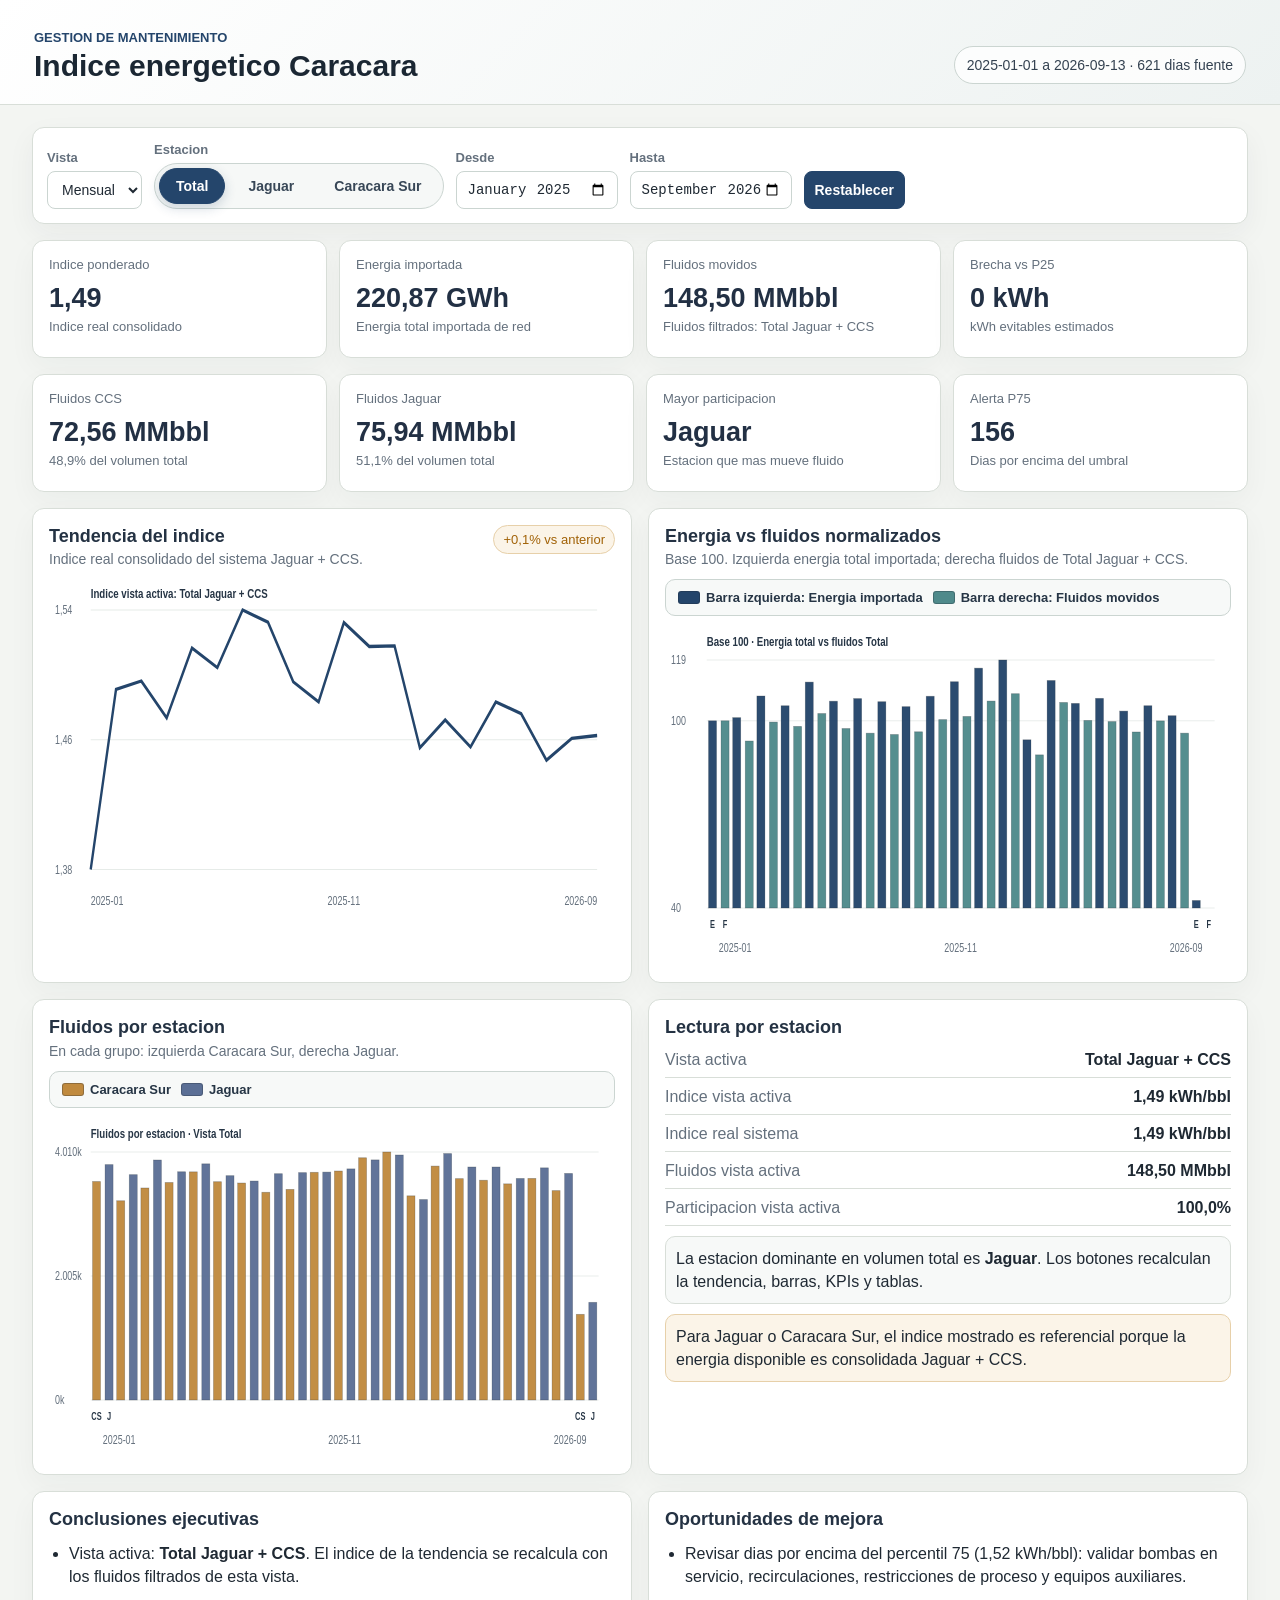
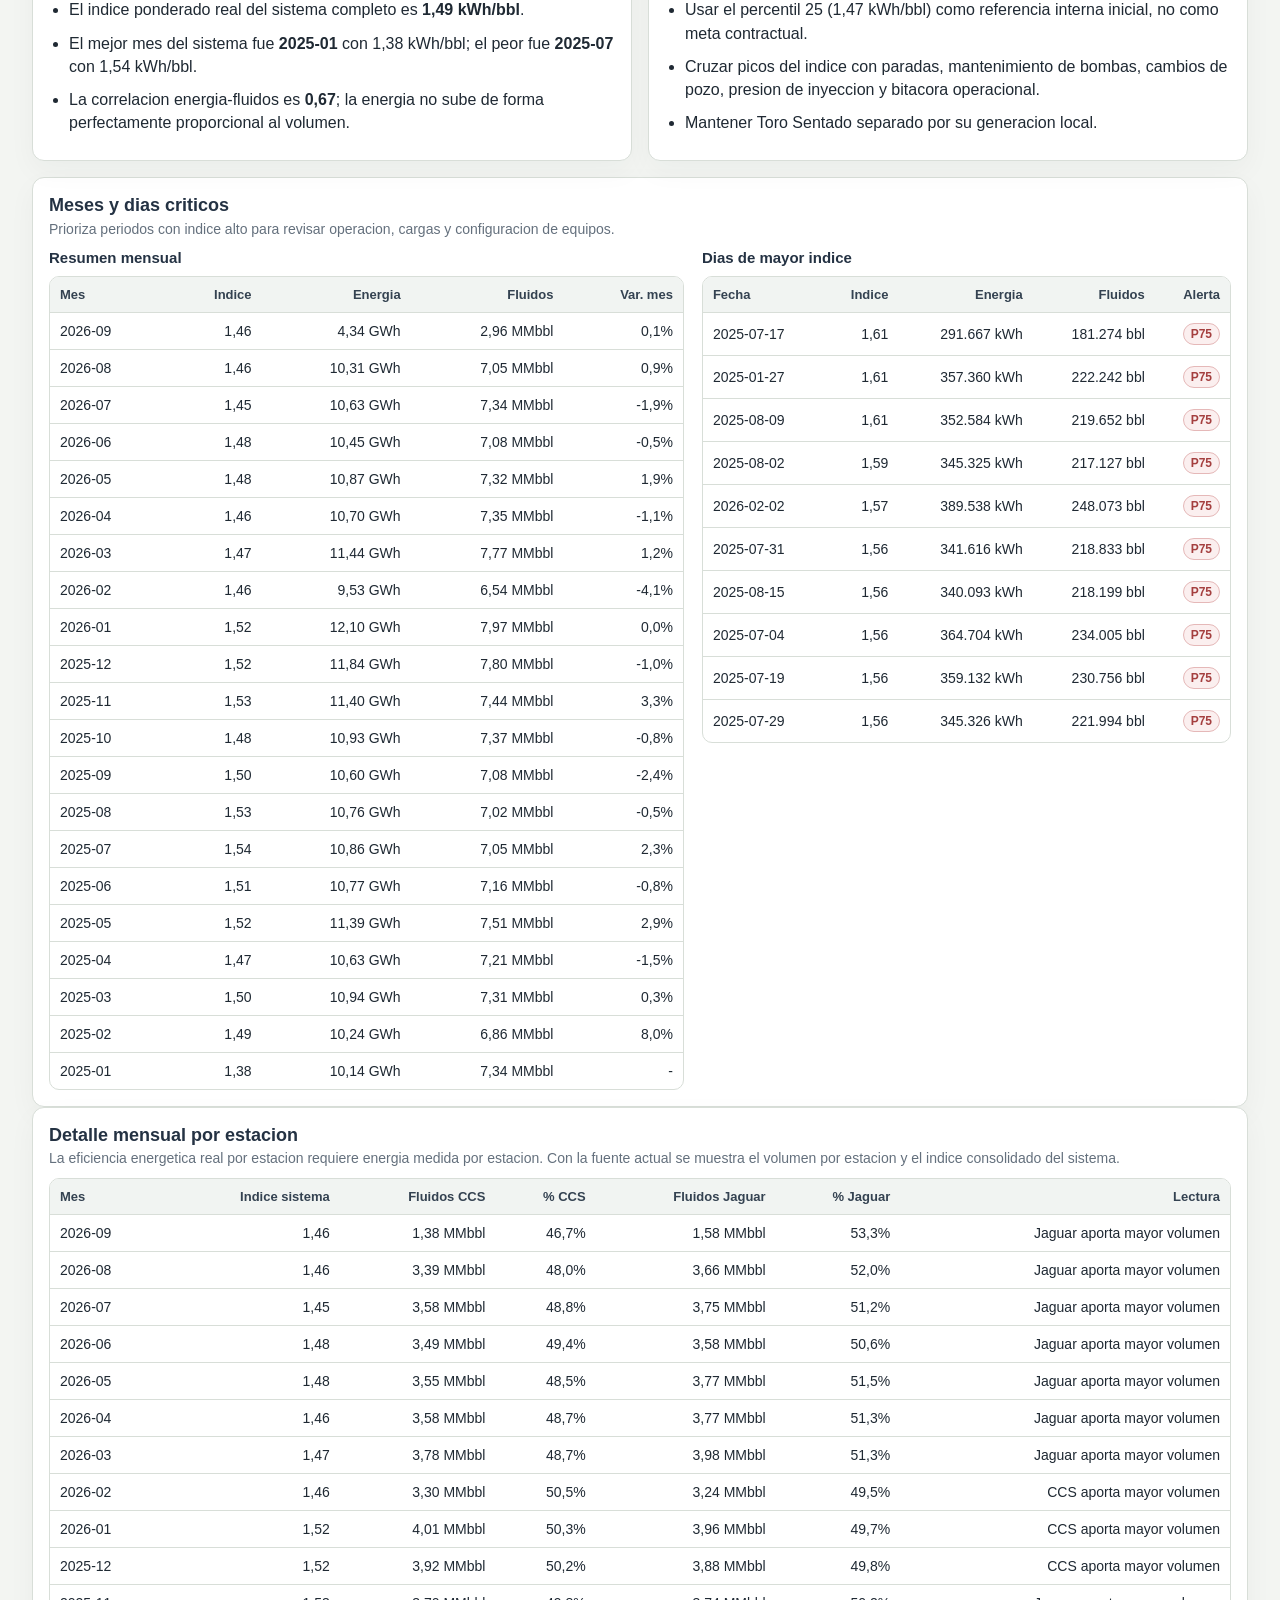
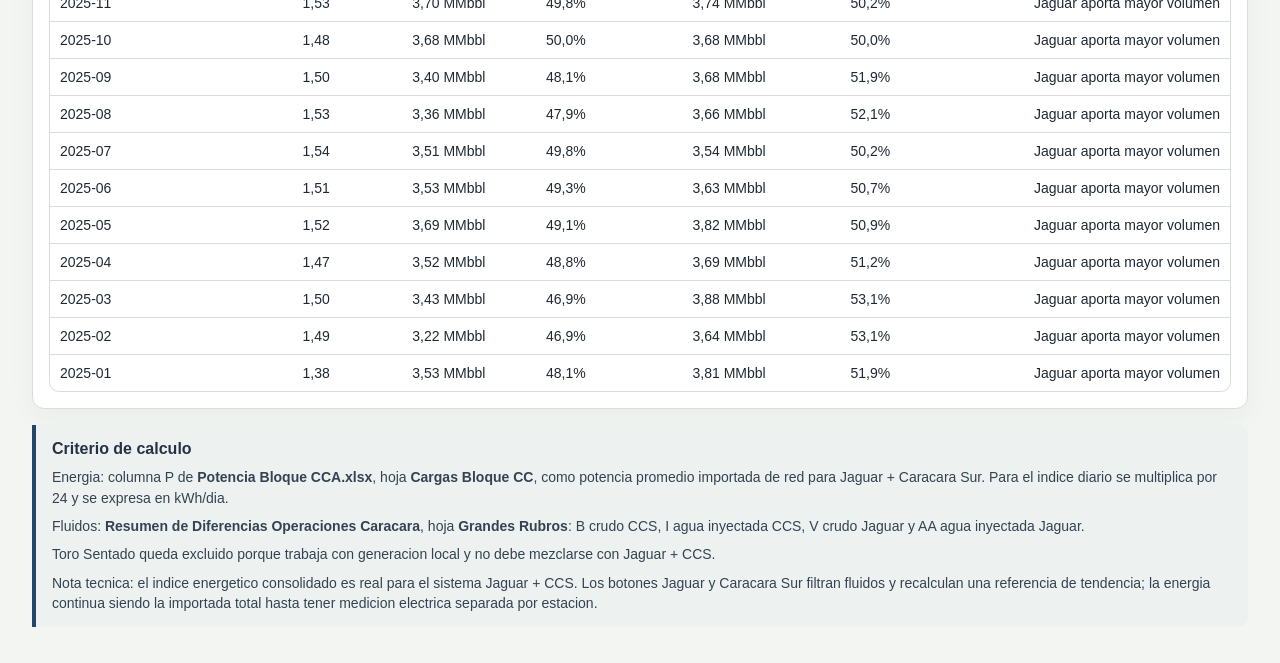
==== commit 865c229e: "Actualiza version de recursos del dashboard energetico" ====
--- a/indice-energetico-caracara/index.html
+++ b/indice-energetico-caracara/index.html
@@ -5,7 +5,7 @@
   <meta name="viewport" content="width=device-width, initial-scale=1">
   <title>Indice energetico Caracara</title>
   <meta name="description" content="Dashboard de energia importada Jaguar + Caracara Sur frente a fluidos movidos.">
-  <link rel="stylesheet" href="./styles.css?v=20260915-fix4">
+  <link rel="stylesheet" href="./styles.css?v=20260915-fix5">
 </head>
 <body>
   <header class="topbar">
@@ -125,8 +125,8 @@
           </div>
         </div>
         <div class="legend visible-legend">
-          <span><i class="legend-ccs"></i>Barra izquierda: Caracara Sur</span>
-          <span><i class="legend-jaguar"></i>Barra derecha: Jaguar</span>
+          <span><i class="legend-ccs"></i>Caracara Sur</span>
+          <span><i class="legend-jaguar"></i>Jaguar</span>
         </div>
         <div id="stationFluidChart" class="chart" role="img" aria-label="Fluidos movidos por estacion"></div>
       </article>
@@ -222,10 +222,10 @@
       <p>Energia: columna P de <strong>Potencia Bloque CCA.xlsx</strong>, hoja <strong>Cargas Bloque CC</strong>, como potencia promedio importada de red para Jaguar + Caracara Sur. Para el indice diario se multiplica por 24 y se expresa en kWh/dia.</p>
       <p>Fluidos: <strong>Resumen de Diferencias Operaciones Caracara</strong>, hoja <strong>Grandes Rubros</strong>: B crudo CCS, I agua inyectada CCS, V crudo Jaguar y AA agua inyectada Jaguar.</p>
       <p>Toro Sentado queda excluido porque trabaja con generacion local y no debe mezclarse con Jaguar + CCS.</p>
-      <p>Nota tecnica: el indice energetico consolidado es real para el sistema Jaguar + CCS. Los botones Jaguar y Caracara Sur filtran fluidos y tendencias por estacion; la energia continua siendo la importada total hasta tener medicion electrica separada por estacion.</p>
+      <p>Nota tecnica: el indice energetico consolidado es real para el sistema Jaguar + CCS. Los botones Jaguar y Caracara Sur filtran fluidos y recalculan una referencia de tendencia; la energia continua siendo la importada total hasta tener medicion electrica separada por estacion.</p>
     </section>
   </main>
 
-  <script src="./app.js?v=20260915-fix4"></script>
+  <script src="./app.js?v=20260915-fix5"></script>
 </body>
 </html>
--- a/indice-energetico-caracara/styles.css
+++ b/indice-energetico-caracara/styles.css
@@ -1,15 +1,20 @@
 :root {
   color-scheme: light;
-  --bg: #f5f7f4;
-  --ink: #17211d;
-  --muted: #68756e;
+  --bg: #f3f5f2;
+  --ink: #1f2933;
+  --muted: #64707d;
   --panel: #ffffff;
-  --line: #dce4dd;
-  --accent: #0f766e;
-  --accent-2: #24537a;
-  --warn: #b45309;
-  --bad: #b91c1c;
-  --good: #166534;
+  --line: #d8ded8;
+  --accent: #24456b;
+  --accent-2: #7d8fa6;
+  --warn: #a16207;
+  --bad: #a43f3f;
+  --good: #3f7d5c;
+  --energy: #24456b;
+  --fluid: #4f8a8b;
+  --ccs: #c08a3e;
+  --jaguar: #5b6f95;
+  --soft: #eef2f0;
 }
 
 * { box-sizing: border-box; }
@@ -26,9 +31,9 @@
   align-items: flex-end;
   justify-content: space-between;
   gap: 24px;
-  padding: 28px 32px 18px;
+  padding: 30px 34px 20px;
   border-bottom: 1px solid var(--line);
-  background: #fbfcfa;
+  background: linear-gradient(135deg, #ffffff 0%, #edf2f1 100%);
 }
 
 h1, h2, h3, p { margin: 0; }
@@ -37,16 +42,19 @@
   font-size: 30px;
   line-height: 1.15;
   font-weight: 760;
+  color: #1b2733;
 }
 
 h2 {
   font-size: 18px;
   line-height: 1.25;
+  color: #243243;
 }
 
 h3 {
   font-size: 15px;
   margin-bottom: 10px;
+  color: #243243;
 }
 
 .eyebrow {
@@ -54,16 +62,15 @@
   font-size: 13px;
   font-weight: 700;
   text-transform: uppercase;
-  letter-spacing: 0;
   margin-bottom: 4px;
 }
 
 .period-pill {
-  border: 1px solid var(--line);
-  background: #eef5f0;
+  border: 1px solid #cbd5d1;
+  background: #ffffffcc;
   padding: 10px 12px;
-  border-radius: 8px;
-  color: #33423b;
+  border-radius: 999px;
+  color: #344251;
   font-size: 14px;
   white-space: nowrap;
 }
@@ -82,10 +89,12 @@
   padding: 14px;
   border: 1px solid var(--line);
   background: var(--panel);
-  border-radius: 8px;
-}
-
-label {
+  border-radius: 12px;
+  box-shadow: 0 10px 28px rgba(31, 41, 51, .05);
+}
+
+label,
+.station-filter {
   display: grid;
   gap: 6px;
   font-size: 13px;
@@ -95,8 +104,8 @@
 
 select, input, button {
   min-height: 38px;
-  border: 1px solid #cbd6cf;
-  border-radius: 6px;
+  border: 1px solid #cbd5d1;
+  border-radius: 8px;
   background: #fff;
   color: var(--ink);
   font-size: 14px;
@@ -111,6 +120,36 @@
   cursor: pointer;
 }
 
+.station-toggle {
+  display: inline-flex;
+  gap: 6px;
+  padding: 4px;
+  border: 1px solid #cbd5d1;
+  border-radius: 999px;
+  background: #f6f8f7;
+}
+
+.station-button {
+  min-height: 36px;
+  border: 1px solid transparent;
+  border-radius: 999px;
+  background: transparent;
+  color: #384757;
+  padding: 8px 16px;
+  font-weight: 800;
+}
+
+.station-button:hover {
+  background: #e8eeec;
+}
+
+.station-button.active {
+  background: var(--accent);
+  color: #fff;
+  border-color: var(--accent);
+  box-shadow: 0 4px 12px rgba(36, 69, 107, .20);
+}
+
 .kpi-grid {
   display: grid;
   grid-template-columns: repeat(4, minmax(0, 1fr));
@@ -118,13 +157,12 @@
   margin: 16px 0;
 }
 
-.station-kpis { margin-top: 0; }
-
 .kpi-grid article,
 .panel {
   background: var(--panel);
   border: 1px solid var(--line);
-  border-radius: 8px;
+  border-radius: 12px;
+  box-shadow: 0 10px 28px rgba(31, 41, 51, .04);
 }
 
 .kpi-grid article {
@@ -144,6 +182,7 @@
   font-size: 27px;
   line-height: 1.1;
   margin: 12px 0 6px;
+  color: #223044;
 }
 
 .split {
@@ -171,27 +210,21 @@
   margin-top: 4px;
 }
 
-.signal {
-  border: 1px solid var(--line);
-  border-radius: 6px;
-  padding: 6px 8px;
-  font-size: 13px;
-  white-space: nowrap;
-  color: var(--muted);
-}
-
-.signal.good { color: var(--good); background: #eef8ee; border-color: #b7dfbc; }
-.signal.bad { color: var(--bad); background: #fff1f1; border-color: #f2b8b8; }
-.signal.warn { color: var(--warn); background: #fff7e8; border-color: #f1d29b; }
-
 .legend {
   display: flex;
   flex-wrap: wrap;
-  gap: 10px 16px;
-  margin: 2px 0 8px;
-  color: #3f4d46;
-  font-size: 13px;
-  font-weight: 700;
+  gap: 10px;
+  margin: 8px 0 10px;
+  color: #263545;
+  font-size: 13px;
+  font-weight: 800;
+}
+
+.visible-legend {
+  padding: 10px 12px;
+  border: 1px solid #cbd5d1;
+  border-radius: 10px;
+  background: #f7f9f8;
 }
 
 .legend span {
@@ -201,56 +234,93 @@
 }
 
 .legend i {
+  width: 22px;
+  height: 13px;
   display: inline-block;
-  width: 13px;
-  height: 13px;
   border-radius: 3px;
-  border: 1px solid rgba(0,0,0,0.12);
-}
-
-.legend-energy { background: #8ab7b1; }
-.legend-fluid { background: #9eb2c8; }
-.legend-ccs { background: #c49a6c; }
-.legend-jaguar { background: #6f93b8; }
+  border: 1px solid rgba(31, 41, 51, .30);
+}
+
+.legend-energy { background: var(--energy); }
+.legend-fluid { background: var(--fluid); }
+.legend-ccs { background: var(--ccs); }
+.legend-jaguar { background: var(--jaguar); }
+
+.signal {
+  border: 1px solid var(--line);
+  border-radius: 999px;
+  padding: 6px 9px;
+  font-size: 13px;
+  white-space: nowrap;
+  color: var(--muted);
+  background: #f7f9f8;
+}
+
+.signal.good { color: var(--good); background: #eef7f2; border-color: #b8d8c4; }
+.signal.bad { color: var(--bad); background: #fbefef; border-color: #e5b8b8; }
+.signal.warn { color: var(--warn); background: #fbf4e8; border-color: #e7d0a9; }
 
 .chart {
   width: 100%;
-  min-height: 310px;
+  min-height: 340px;
   overflow: hidden;
 }
 
 .chart svg {
   width: 100%;
-  height: 310px;
+  height: 340px;
   display: block;
 }
 
+.axis,
 .axis text {
   font-size: 12px;
   fill: var(--muted);
 }
 
+.chart-title {
+  font-size: 13px;
+  fill: #263545;
+  font-weight: 800;
+}
+
+.bar-tag {
+  font-size: 10px;
+  fill: #273646;
+  font-weight: 900;
+}
+
 .grid-line {
-  stroke: #e7ece8;
+  stroke: #e6ebe8;
   stroke-width: 1;
 }
 
 .line-index {
   fill: none;
   stroke: var(--accent);
-  stroke-width: 3;
+  stroke-width: 3.2;
 }
 
 .line-secondary {
   fill: none;
   stroke: var(--accent-2);
-  stroke-width: 2.5;
-}
-
-.bar-energy { fill: #8ab7b1; }
-.bar-fluid { fill: #9eb2c8; }
-.bar-ccs { fill: #c49a6c; }
-.bar-jaguar { fill: #6f93b8; }
+  stroke-width: 2.6;
+  stroke-dasharray: 6 5;
+}
+
+.bar-energy,
+.bar-fluid,
+.bar-ccs,
+.bar-jaguar {
+  opacity: .96;
+  stroke: rgba(31, 41, 51, .34);
+  stroke-width: .8;
+}
+
+.bar-energy { fill: var(--energy); }
+.bar-fluid { fill: var(--fluid); }
+.bar-ccs { fill: var(--ccs); }
+.bar-jaguar { fill: var(--jaguar); }
 
 .finding-list {
   margin: 12px 0 0;
@@ -276,23 +346,17 @@
   padding-bottom: 8px;
 }
 
-.summary-row span {
-  color: var(--muted);
-}
-
+.summary-row span { color: var(--muted); }
 .summary-note {
   line-height: 1.45;
-  color: #3d4a44;
-  background: #f4f7f5;
+  padding: 10px;
+  background: #f7f9f8;
   border: 1px solid var(--line);
-  border-radius: 8px;
-  padding: 10px;
-}
-
+  border-radius: 10px;
+}
 .warn-note {
-  background: #fff7e8;
-  border-color: #f1d29b;
-  color: #68410a;
+  background: #fbf4e8;
+  border-color: #e7d0a9;
 }
 
 .tables {
@@ -304,7 +368,7 @@
 .table-wrap {
   overflow-x: auto;
   border: 1px solid var(--line);
-  border-radius: 8px;
+  border-radius: 10px;
 }
 
 table {
@@ -322,20 +386,30 @@
 
 th:first-child, td:first-child { text-align: left; }
 thead th {
-  background: #f0f4f1;
-  color: #3f4d46;
+  background: #f1f4f2;
+  color: #344251;
   font-size: 13px;
 }
 
 tbody tr:last-child td { border-bottom: 0; }
-.critical-row td { background: #fff7e8; }
+
+.alert-chip {
+  display: inline-block;
+  padding: 3px 7px;
+  border-radius: 999px;
+  font-size: 12px;
+  font-weight: 800;
+}
+.alert-chip.bad { color: var(--bad); background: #fbefef; border: 1px solid #e5b8b8; }
+.alert-chip.warn { color: var(--warn); background: #fbf4e8; border: 1px solid #e7d0a9; }
 
 .method {
   margin-top: 16px;
   padding: 14px 16px;
-  color: #3d4a44;
+  color: #344251;
   border-left: 4px solid var(--accent);
-  background: #eef5f0;
+  background: #edf2f1;
+  border-radius: 0 10px 10px 0;
 }
 
 .method h2 {
@@ -373,7 +447,8 @@
 
   h1 { font-size: 25px; }
   .control-band { display: grid; }
-  label, button { width: 100%; }
+  label, button, .station-filter { width: 100%; }
+  .station-toggle { display: grid; grid-template-columns: 1fr; border-radius: 12px; }
+  .station-button { border-radius: 8px; }
   .kpi-grid strong { font-size: 24px; }
-  .summary-row { display: grid; }
-}
+}
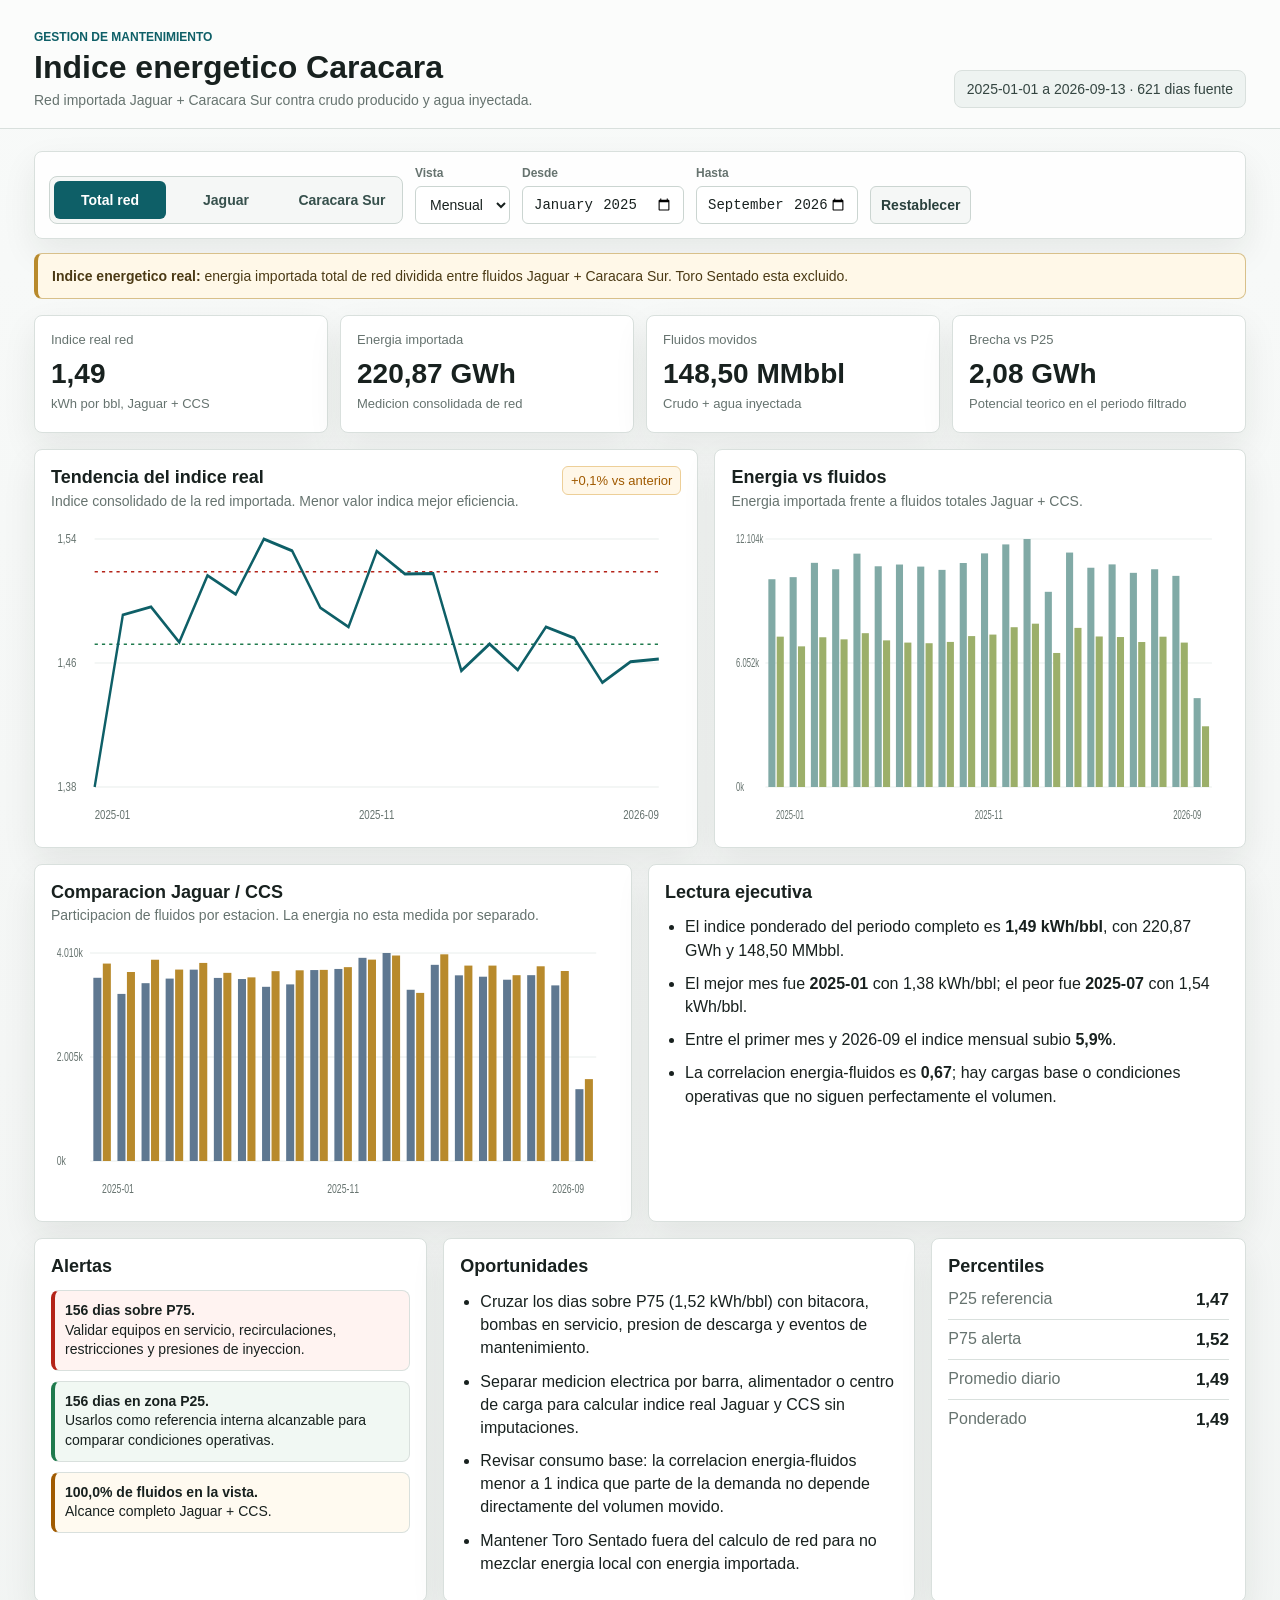
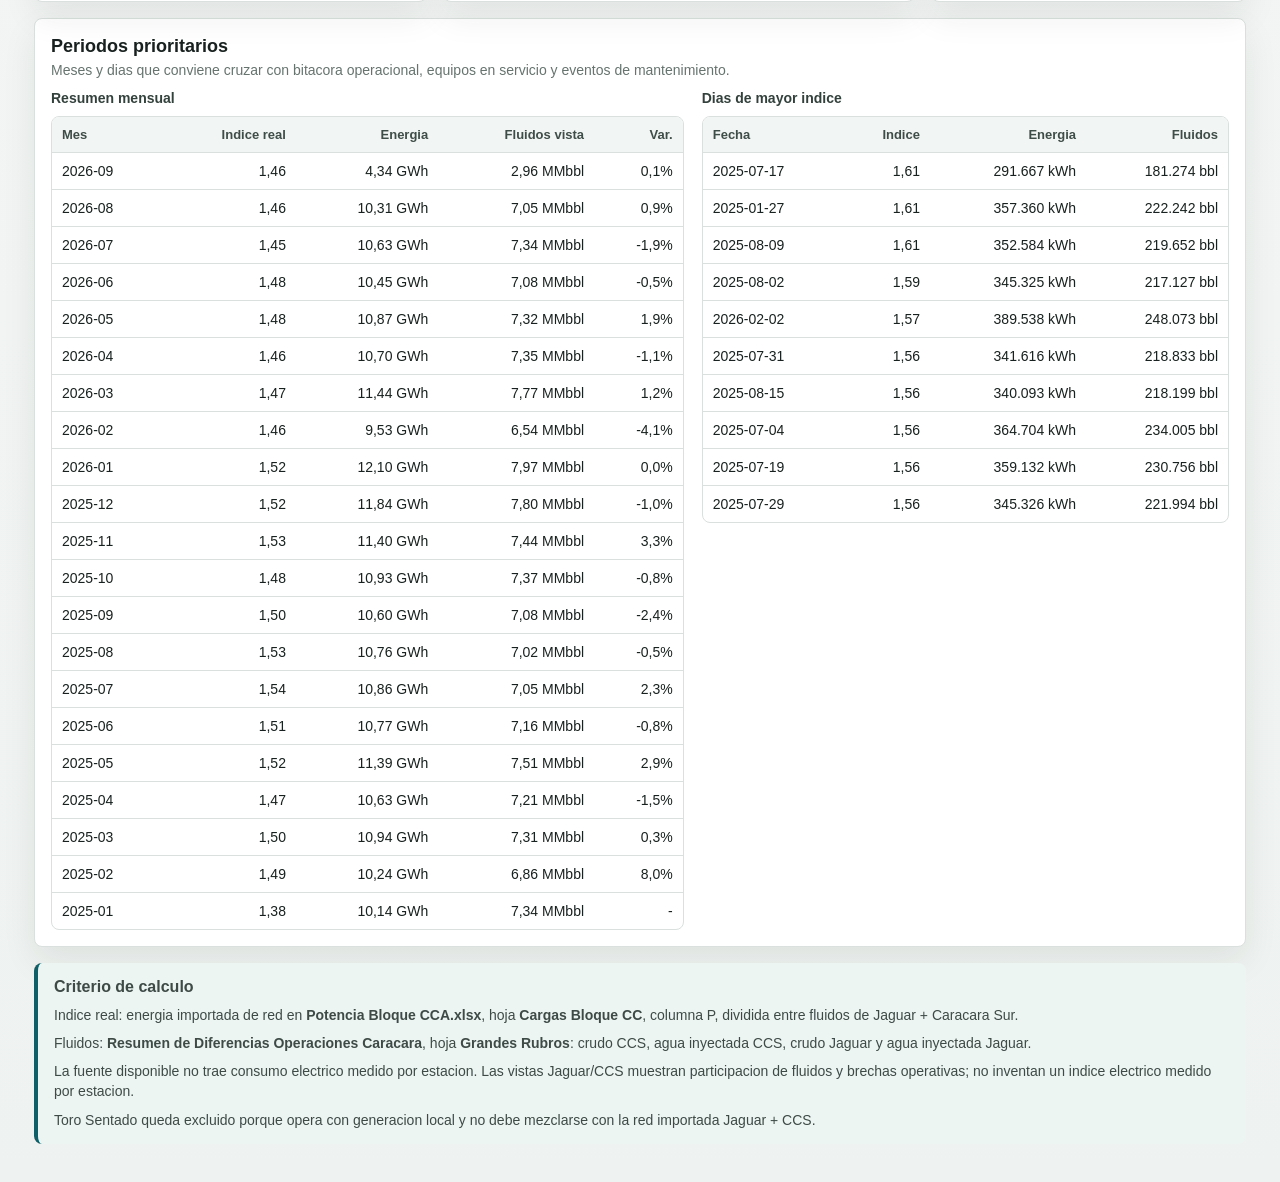
==== commit bd3978d3: "Rediseñar dashboard de indice energetico" ====
--- a/indice-energetico-caracara/index.html
+++ b/indice-energetico-caracara/index.html
@@ -4,228 +4,92 @@
   <meta charset="utf-8">
   <meta name="viewport" content="width=device-width, initial-scale=1">
   <title>Indice energetico Caracara</title>
-  <meta name="description" content="Dashboard de energia importada Jaguar + Caracara Sur frente a fluidos movidos.">
-  <link rel="stylesheet" href="./styles.css?v=20260915-fix5">
+  <meta name="description" content="Dashboard ejecutivo de energia importada Jaguar + Caracara Sur frente a fluidos movidos.">
+  <link rel="stylesheet" href="./styles.css?v=20260915-exec1">
 </head>
 <body>
   <header class="topbar">
     <div>
       <p class="eyebrow">Gestion de Mantenimiento</p>
       <h1>Indice energetico Caracara</h1>
+      <p class="subtitle">Red importada Jaguar + Caracara Sur contra crudo producido y agua inyectada.</p>
     </div>
     <div class="period-pill" id="periodLabel">Cargando periodo...</div>
   </header>
 
   <main>
     <section class="control-band" aria-label="Filtros del dashboard">
-      <label>
-        Vista
+      <div class="segmented" aria-label="Seleccion de estacion">
+        <button class="active" data-station="total" type="button">Total red</button>
+        <button data-station="jaguar" type="button">Jaguar</button>
+        <button data-station="ccs" type="button">Caracara Sur</button>
+      </div>
+      <label>Vista
         <select id="viewMode">
           <option value="monthly">Mensual</option>
           <option value="daily">Diaria</option>
         </select>
       </label>
-      <div class="station-filter" aria-label="Filtro de estacion">
-        <span>Estacion</span>
-        <div class="station-toggle" role="group" aria-label="Seleccionar estacion">
-          <button type="button" class="station-button active" data-station="total">Total</button>
-          <button type="button" class="station-button" data-station="jaguar">Jaguar</button>
-          <button type="button" class="station-button" data-station="ccs">Caracara Sur</button>
-        </div>
-      </div>
-      <label>
-        Desde
+      <label>Desde
         <input type="month" id="fromMonth">
       </label>
-      <label>
-        Hasta
+      <label>Hasta
         <input type="month" id="toMonth">
       </label>
-      <button id="resetFilters" type="button">Restablecer</button>
+      <button id="resetFilters" class="ghost" type="button">Restablecer</button>
     </section>
 
+    <section class="method-alert" id="methodAlert"></section>
+
     <section class="kpi-grid" aria-label="Indicadores principales">
-      <article>
-        <span>Indice ponderado</span>
-        <strong id="kpiIndex">-</strong>
-        <small id="kpiIndexNote">kWh por bbl movido</small>
-      </article>
-      <article>
-        <span>Energia importada</span>
-        <strong id="kpiEnergy">-</strong>
-        <small id="kpiEnergyNote">Jaguar + Caracara Sur</small>
-      </article>
-      <article>
-        <span>Fluidos movidos</span>
-        <strong id="kpiFluids">-</strong>
-        <small id="kpiFluidsNote">Crudo + agua inyectada</small>
-      </article>
-      <article>
-        <span>Brecha vs P25</span>
-        <strong id="kpiSavings">-</strong>
-        <small>kWh evitables estimados</small>
-      </article>
+      <article><span>Indice real red</span><strong id="kpiIndex">-</strong><small>kWh por bbl, Jaguar + CCS</small></article>
+      <article><span>Energia importada</span><strong id="kpiEnergy">-</strong><small>Medicion consolidada de red</small></article>
+      <article><span id="kpiFluidLabel">Fluidos movidos</span><strong id="kpiFluids">-</strong><small id="kpiFluidHelp">Crudo + agua inyectada</small></article>
+      <article><span>Brecha vs P25</span><strong id="kpiSavings">-</strong><small>Potencial teorico en el periodo filtrado</small></article>
     </section>
 
-    <section class="kpi-grid station-kpis" aria-label="Indicadores por estacion">
-      <article>
-        <span>Fluidos CCS</span>
-        <strong id="kpiCcsFluids">-</strong>
-        <small id="kpiCcsShare">Participacion del periodo</small>
+    <section class="split primary">
+      <article class="panel chart-panel">
+        <div class="panel-head"><div><h2>Tendencia del indice real</h2><p id="trendCopy">Indice consolidado de la red importada. Menor valor indica mejor eficiencia.</p></div><span id="trendSignal" class="signal">-</span></div>
+        <div id="indexChart" class="chart" role="img" aria-label="Tendencia del indice energetico"></div>
       </article>
-      <article>
-        <span>Fluidos Jaguar</span>
-        <strong id="kpiJaguarFluids">-</strong>
-        <small id="kpiJaguarShare">Participacion del periodo</small>
-      </article>
-      <article>
-        <span>Mayor participacion</span>
-        <strong id="kpiDominantStation">-</strong>
-        <small>Estacion que mas mueve fluido</small>
-      </article>
-      <article>
-        <span>Alerta P75</span>
-        <strong id="kpiP75Days">-</strong>
-        <small>Dias por encima del umbral</small>
+      <article class="panel chart-panel">
+        <div class="panel-head"><div><h2>Energia vs fluidos</h2><p id="energyFluidCopy">La energia se compara contra los fluidos del alcance seleccionado.</p></div></div>
+        <div id="energyFluidChart" class="chart" role="img" aria-label="Comparacion de energia y fluidos"></div>
       </article>
     </section>
 
     <section class="split">
       <article class="panel chart-panel">
-        <div class="panel-head">
-          <div>
-            <h2>Tendencia del indice</h2>
-            <p id="indexChartNote">Menor valor indica mejor eficiencia energetica.</p>
-          </div>
-          <span id="trendSignal" class="signal">-</span>
-        </div>
-        <div id="indexChart" class="chart" role="img" aria-label="Tendencia del indice energetico"></div>
+        <div class="panel-head"><div><h2>Comparacion Jaguar / CCS</h2><p>Participacion de fluidos por estacion. La energia no esta medida por separado.</p></div></div>
+        <div id="stationChart" class="chart compact" role="img" aria-label="Comparacion de fluidos por estacion"></div>
       </article>
-      <article class="panel chart-panel">
-        <div class="panel-head">
-          <div>
-            <h2>Energia vs fluidos normalizados</h2>
-            <p id="energyFluidNote">Base 100. En cada grupo: izquierda energia, derecha fluidos.</p>
-          </div>
-        </div>
-        <div class="legend visible-legend">
-          <span><i class="legend-energy"></i>Barra izquierda: Energia importada</span>
-          <span><i class="legend-fluid"></i>Barra derecha: Fluidos movidos</span>
-        </div>
-        <div id="energyFluidChart" class="chart" role="img" aria-label="Comparacion normalizada de energia y fluidos"></div>
-      </article>
+      <article class="panel"><h2>Lectura ejecutiva</h2><ul id="executiveFindings" class="finding-list"></ul></article>
     </section>
 
-    <section class="split">
-      <article class="panel chart-panel">
-        <div class="panel-head">
-          <div>
-            <h2>Fluidos por estacion</h2>
-            <p>En cada grupo: izquierda Caracara Sur, derecha Jaguar.</p>
-          </div>
-        </div>
-        <div class="legend visible-legend">
-          <span><i class="legend-ccs"></i>Caracara Sur</span>
-          <span><i class="legend-jaguar"></i>Jaguar</span>
-        </div>
-        <div id="stationFluidChart" class="chart" role="img" aria-label="Fluidos movidos por estacion"></div>
-      </article>
-      <article class="panel">
-        <h2>Lectura por estacion</h2>
-        <div id="stationSummary" class="station-summary"></div>
-      </article>
-    </section>
-
-    <section class="split">
-      <article class="panel">
-        <h2>Conclusiones ejecutivas</h2>
-        <ul id="executiveFindings" class="finding-list"></ul>
-      </article>
-      <article class="panel">
-        <h2>Oportunidades de mejora</h2>
-        <ul id="opportunities" class="finding-list"></ul>
-      </article>
+    <section class="insight-grid">
+      <article class="panel"><h2>Alertas</h2><div id="alerts" class="alert-list"></div></article>
+      <article class="panel"><h2>Oportunidades</h2><ul id="opportunities" class="finding-list"></ul></article>
+      <article class="panel"><h2>Percentiles</h2><div id="percentileBox" class="percentiles"></div></article>
     </section>
 
     <section class="panel">
-      <div class="panel-head">
-        <div>
-          <h2>Meses y dias criticos</h2>
-          <p>Prioriza periodos con indice alto para revisar operacion, cargas y configuracion de equipos.</p>
-        </div>
-      </div>
+      <div class="panel-head"><div><h2>Periodos prioritarios</h2><p>Meses y dias que conviene cruzar con bitacora operacional, equipos en servicio y eventos de mantenimiento.</p></div></div>
       <div class="tables">
-        <div>
-          <h3>Resumen mensual</h3>
-          <div class="table-wrap">
-            <table>
-              <thead>
-                <tr>
-                  <th>Mes</th>
-                  <th>Indice</th>
-                  <th>Energia</th>
-                  <th>Fluidos</th>
-                  <th>Var. mes</th>
-                </tr>
-              </thead>
-              <tbody id="monthlyTable"></tbody>
-            </table>
-          </div>
-        </div>
-        <div>
-          <h3>Dias de mayor indice</h3>
-          <div class="table-wrap">
-            <table>
-              <thead>
-                <tr>
-                  <th>Fecha</th>
-                  <th>Indice</th>
-                  <th>Energia</th>
-                  <th>Fluidos</th>
-                  <th>Alerta</th>
-                </tr>
-              </thead>
-              <tbody id="criticalDays"></tbody>
-            </table>
-          </div>
-        </div>
-      </div>
-    </section>
-
-    <section class="panel">
-      <div class="panel-head">
-        <div>
-          <h2>Detalle mensual por estacion</h2>
-          <p>La eficiencia energetica real por estacion requiere energia medida por estacion. Con la fuente actual se muestra el volumen por estacion y el indice consolidado del sistema.</p>
-        </div>
-      </div>
-      <div class="table-wrap">
-        <table>
-          <thead>
-            <tr>
-              <th>Mes</th>
-              <th>Indice sistema</th>
-              <th>Fluidos CCS</th>
-              <th>% CCS</th>
-              <th>Fluidos Jaguar</th>
-              <th>% Jaguar</th>
-              <th>Lectura</th>
-            </tr>
-          </thead>
-          <tbody id="stationTable"></tbody>
-        </table>
+        <div><h3>Resumen mensual</h3><div class="table-wrap"><table><thead><tr><th>Mes</th><th>Indice real</th><th>Energia</th><th>Fluidos vista</th><th>Var.</th></tr></thead><tbody id="monthlyTable"></tbody></table></div></div>
+        <div><h3>Dias de mayor indice</h3><div class="table-wrap"><table><thead><tr><th>Fecha</th><th>Indice</th><th>Energia</th><th>Fluidos</th></tr></thead><tbody id="criticalDays"></tbody></table></div></div>
       </div>
     </section>
 
     <section class="method">
       <h2>Criterio de calculo</h2>
-      <p>Energia: columna P de <strong>Potencia Bloque CCA.xlsx</strong>, hoja <strong>Cargas Bloque CC</strong>, como potencia promedio importada de red para Jaguar + Caracara Sur. Para el indice diario se multiplica por 24 y se expresa en kWh/dia.</p>
-      <p>Fluidos: <strong>Resumen de Diferencias Operaciones Caracara</strong>, hoja <strong>Grandes Rubros</strong>: B crudo CCS, I agua inyectada CCS, V crudo Jaguar y AA agua inyectada Jaguar.</p>
-      <p>Toro Sentado queda excluido porque trabaja con generacion local y no debe mezclarse con Jaguar + CCS.</p>
-      <p>Nota tecnica: el indice energetico consolidado es real para el sistema Jaguar + CCS. Los botones Jaguar y Caracara Sur filtran fluidos y recalculan una referencia de tendencia; la energia continua siendo la importada total hasta tener medicion electrica separada por estacion.</p>
+      <p>Indice real: energia importada de red en <strong>Potencia Bloque CCA.xlsx</strong>, hoja <strong>Cargas Bloque CC</strong>, columna P, dividida entre fluidos de Jaguar + Caracara Sur.</p>
+      <p>Fluidos: <strong>Resumen de Diferencias Operaciones Caracara</strong>, hoja <strong>Grandes Rubros</strong>: crudo CCS, agua inyectada CCS, crudo Jaguar y agua inyectada Jaguar.</p>
+      <p>La fuente disponible no trae consumo electrico medido por estacion. Las vistas Jaguar/CCS muestran participacion de fluidos y brechas operativas; no inventan un indice electrico medido por estacion.</p>
+      <p>Toro Sentado queda excluido porque opera con generacion local y no debe mezclarse con la red importada Jaguar + CCS.</p>
     </section>
   </main>
 
-  <script src="./app.js?v=20260915-fix5"></script>
+  <script src="./app.js?v=20260915-exec1"></script>
 </body>
-</html>+</html>
--- a/indice-energetico-caracara/styles.css
+++ b/indice-energetico-caracara/styles.css
@@ -1,454 +1,2 @@
-:root {
-  color-scheme: light;
-  --bg: #f3f5f2;
-  --ink: #1f2933;
-  --muted: #64707d;
-  --panel: #ffffff;
-  --line: #d8ded8;
-  --accent: #24456b;
-  --accent-2: #7d8fa6;
-  --warn: #a16207;
-  --bad: #a43f3f;
-  --good: #3f7d5c;
-  --energy: #24456b;
-  --fluid: #4f8a8b;
-  --ccs: #c08a3e;
-  --jaguar: #5b6f95;
-  --soft: #eef2f0;
-}
-
-* { box-sizing: border-box; }
-
-body {
-  margin: 0;
-  font-family: Arial, Helvetica, sans-serif;
-  background: var(--bg);
-  color: var(--ink);
-}
-
-.topbar {
-  display: flex;
-  align-items: flex-end;
-  justify-content: space-between;
-  gap: 24px;
-  padding: 30px 34px 20px;
-  border-bottom: 1px solid var(--line);
-  background: linear-gradient(135deg, #ffffff 0%, #edf2f1 100%);
-}
-
-h1, h2, h3, p { margin: 0; }
-
-h1 {
-  font-size: 30px;
-  line-height: 1.15;
-  font-weight: 760;
-  color: #1b2733;
-}
-
-h2 {
-  font-size: 18px;
-  line-height: 1.25;
-  color: #243243;
-}
-
-h3 {
-  font-size: 15px;
-  margin-bottom: 10px;
-  color: #243243;
-}
-
-.eyebrow {
-  color: var(--accent);
-  font-size: 13px;
-  font-weight: 700;
-  text-transform: uppercase;
-  margin-bottom: 4px;
-}
-
-.period-pill {
-  border: 1px solid #cbd5d1;
-  background: #ffffffcc;
-  padding: 10px 12px;
-  border-radius: 999px;
-  color: #344251;
-  font-size: 14px;
-  white-space: nowrap;
-}
-
-main {
-  padding: 22px 32px 36px;
-  max-width: 1440px;
-  margin: 0 auto;
-}
-
-.control-band {
-  display: flex;
-  flex-wrap: wrap;
-  align-items: end;
-  gap: 12px;
-  padding: 14px;
-  border: 1px solid var(--line);
-  background: var(--panel);
-  border-radius: 12px;
-  box-shadow: 0 10px 28px rgba(31, 41, 51, .05);
-}
-
-label,
-.station-filter {
-  display: grid;
-  gap: 6px;
-  font-size: 13px;
-  color: var(--muted);
-  font-weight: 700;
-}
-
-select, input, button {
-  min-height: 38px;
-  border: 1px solid #cbd5d1;
-  border-radius: 8px;
-  background: #fff;
-  color: var(--ink);
-  font-size: 14px;
-  padding: 7px 10px;
-}
-
-button {
-  background: var(--accent);
-  color: #fff;
-  border-color: var(--accent);
-  font-weight: 700;
-  cursor: pointer;
-}
-
-.station-toggle {
-  display: inline-flex;
-  gap: 6px;
-  padding: 4px;
-  border: 1px solid #cbd5d1;
-  border-radius: 999px;
-  background: #f6f8f7;
-}
-
-.station-button {
-  min-height: 36px;
-  border: 1px solid transparent;
-  border-radius: 999px;
-  background: transparent;
-  color: #384757;
-  padding: 8px 16px;
-  font-weight: 800;
-}
-
-.station-button:hover {
-  background: #e8eeec;
-}
-
-.station-button.active {
-  background: var(--accent);
-  color: #fff;
-  border-color: var(--accent);
-  box-shadow: 0 4px 12px rgba(36, 69, 107, .20);
-}
-
-.kpi-grid {
-  display: grid;
-  grid-template-columns: repeat(4, minmax(0, 1fr));
-  gap: 12px;
-  margin: 16px 0;
-}
-
-.kpi-grid article,
-.panel {
-  background: var(--panel);
-  border: 1px solid var(--line);
-  border-radius: 12px;
-  box-shadow: 0 10px 28px rgba(31, 41, 51, .04);
-}
-
-.kpi-grid article {
-  padding: 16px;
-  min-height: 118px;
-}
-
-.kpi-grid span,
-.kpi-grid small {
-  display: block;
-  color: var(--muted);
-  font-size: 13px;
-}
-
-.kpi-grid strong {
-  display: block;
-  font-size: 27px;
-  line-height: 1.1;
-  margin: 12px 0 6px;
-  color: #223044;
-}
-
-.split {
-  display: grid;
-  grid-template-columns: 1fr 1fr;
-  gap: 16px;
-  margin-bottom: 16px;
-}
-
-.panel {
-  padding: 16px;
-}
-
-.panel-head {
-  display: flex;
-  justify-content: space-between;
-  gap: 12px;
-  align-items: start;
-  margin-bottom: 12px;
-}
-
-.panel-head p {
-  color: var(--muted);
-  font-size: 14px;
-  margin-top: 4px;
-}
-
-.legend {
-  display: flex;
-  flex-wrap: wrap;
-  gap: 10px;
-  margin: 8px 0 10px;
-  color: #263545;
-  font-size: 13px;
-  font-weight: 800;
-}
-
-.visible-legend {
-  padding: 10px 12px;
-  border: 1px solid #cbd5d1;
-  border-radius: 10px;
-  background: #f7f9f8;
-}
-
-.legend span {
-  display: inline-flex;
-  align-items: center;
-  gap: 6px;
-}
-
-.legend i {
-  width: 22px;
-  height: 13px;
-  display: inline-block;
-  border-radius: 3px;
-  border: 1px solid rgba(31, 41, 51, .30);
-}
-
-.legend-energy { background: var(--energy); }
-.legend-fluid { background: var(--fluid); }
-.legend-ccs { background: var(--ccs); }
-.legend-jaguar { background: var(--jaguar); }
-
-.signal {
-  border: 1px solid var(--line);
-  border-radius: 999px;
-  padding: 6px 9px;
-  font-size: 13px;
-  white-space: nowrap;
-  color: var(--muted);
-  background: #f7f9f8;
-}
-
-.signal.good { color: var(--good); background: #eef7f2; border-color: #b8d8c4; }
-.signal.bad { color: var(--bad); background: #fbefef; border-color: #e5b8b8; }
-.signal.warn { color: var(--warn); background: #fbf4e8; border-color: #e7d0a9; }
-
-.chart {
-  width: 100%;
-  min-height: 340px;
-  overflow: hidden;
-}
-
-.chart svg {
-  width: 100%;
-  height: 340px;
-  display: block;
-}
-
-.axis,
-.axis text {
-  font-size: 12px;
-  fill: var(--muted);
-}
-
-.chart-title {
-  font-size: 13px;
-  fill: #263545;
-  font-weight: 800;
-}
-
-.bar-tag {
-  font-size: 10px;
-  fill: #273646;
-  font-weight: 900;
-}
-
-.grid-line {
-  stroke: #e6ebe8;
-  stroke-width: 1;
-}
-
-.line-index {
-  fill: none;
-  stroke: var(--accent);
-  stroke-width: 3.2;
-}
-
-.line-secondary {
-  fill: none;
-  stroke: var(--accent-2);
-  stroke-width: 2.6;
-  stroke-dasharray: 6 5;
-}
-
-.bar-energy,
-.bar-fluid,
-.bar-ccs,
-.bar-jaguar {
-  opacity: .96;
-  stroke: rgba(31, 41, 51, .34);
-  stroke-width: .8;
-}
-
-.bar-energy { fill: var(--energy); }
-.bar-fluid { fill: var(--fluid); }
-.bar-ccs { fill: var(--ccs); }
-.bar-jaguar { fill: var(--jaguar); }
-
-.finding-list {
-  margin: 12px 0 0;
-  padding-left: 20px;
-}
-
-.finding-list li {
-  margin-bottom: 10px;
-  line-height: 1.45;
-}
-
-.station-summary {
-  display: grid;
-  gap: 10px;
-  margin-top: 12px;
-}
-
-.summary-row {
-  display: flex;
-  justify-content: space-between;
-  gap: 12px;
-  border-bottom: 1px solid var(--line);
-  padding-bottom: 8px;
-}
-
-.summary-row span { color: var(--muted); }
-.summary-note {
-  line-height: 1.45;
-  padding: 10px;
-  background: #f7f9f8;
-  border: 1px solid var(--line);
-  border-radius: 10px;
-}
-.warn-note {
-  background: #fbf4e8;
-  border-color: #e7d0a9;
-}
-
-.tables {
-  display: grid;
-  grid-template-columns: 1.2fr 1fr;
-  gap: 18px;
-}
-
-.table-wrap {
-  overflow-x: auto;
-  border: 1px solid var(--line);
-  border-radius: 10px;
-}
-
-table {
-  width: 100%;
-  border-collapse: collapse;
-  font-size: 14px;
-}
-
-th, td {
-  padding: 10px;
-  border-bottom: 1px solid var(--line);
-  text-align: right;
-  white-space: nowrap;
-}
-
-th:first-child, td:first-child { text-align: left; }
-thead th {
-  background: #f1f4f2;
-  color: #344251;
-  font-size: 13px;
-}
-
-tbody tr:last-child td { border-bottom: 0; }
-
-.alert-chip {
-  display: inline-block;
-  padding: 3px 7px;
-  border-radius: 999px;
-  font-size: 12px;
-  font-weight: 800;
-}
-.alert-chip.bad { color: var(--bad); background: #fbefef; border: 1px solid #e5b8b8; }
-.alert-chip.warn { color: var(--warn); background: #fbf4e8; border: 1px solid #e7d0a9; }
-
-.method {
-  margin-top: 16px;
-  padding: 14px 16px;
-  color: #344251;
-  border-left: 4px solid var(--accent);
-  background: #edf2f1;
-  border-radius: 0 10px 10px 0;
-}
-
-.method h2 {
-  font-size: 16px;
-  margin-bottom: 8px;
-}
-
-.method p {
-  font-size: 14px;
-  line-height: 1.45;
-  margin-top: 8px;
-}
-
-@media (max-width: 980px) {
-  .kpi-grid,
-  .split,
-  .tables {
-    grid-template-columns: 1fr;
-  }
-
-  .topbar {
-    align-items: start;
-    flex-direction: column;
-  }
-
-  .period-pill { white-space: normal; }
-}
-
-@media (max-width: 640px) {
-  .topbar,
-  main {
-    padding-left: 16px;
-    padding-right: 16px;
-  }
-
-  h1 { font-size: 25px; }
-  .control-band { display: grid; }
-  label, button, .station-filter { width: 100%; }
-  .station-toggle { display: grid; grid-template-columns: 1fr; border-radius: 12px; }
-  .station-button { border-radius: 8px; }
-  .kpi-grid strong { font-size: 24px; }
-}
+:root { color-scheme: light; --bg:#f4f6f5; --ink:#18211f; --muted:#66736f; --panel:#fff; --soft:#eef3f1; --line:#d9e0dd; --accent:#0e5f67; --gold:#b88a2c; --steel:#5f7891; --bad:#b42318; --warn:#a05a00; --good:#1f7a4d; --shadow:0 14px 34px rgba(24,33,31,.08); }
+*{box-sizing:border-box} body{margin:0;font-family:Arial,Helvetica,sans-serif;background:linear-gradient(180deg,#f8faf9 0%,var(--bg) 38%,#eef2f0 100%);color:var(--ink)} h1,h2,h3,p{margin:0}.topbar{display:flex;align-items:flex-end;justify-content:space-between;gap:24px;padding:30px 34px 20px;border-bottom:1px solid var(--line);background:#fbfcfb}h1{font-size:32px;line-height:1.1;font-weight:760}h2{font-size:18px;line-height:1.25}h3{font-size:14px;margin-bottom:10px;color:#33413d}.eyebrow{color:var(--accent);font-size:12px;font-weight:800;text-transform:uppercase;letter-spacing:0;margin-bottom:6px}.subtitle{color:var(--muted);margin-top:7px;font-size:14px}.period-pill{border:1px solid var(--line);background:var(--soft);padding:10px 12px;border-radius:8px;color:#344541;font-size:14px;white-space:nowrap}main{padding:22px 34px 38px;max-width:1480px;margin:0 auto}.control-band{display:flex;flex-wrap:wrap;align-items:end;gap:12px;padding:14px;border:1px solid var(--line);background:rgba(255,255,255,.88);border-radius:8px;box-shadow:var(--shadow)}.segmented{display:inline-flex;gap:4px;padding:4px;border:1px solid #cbd5d1;border-radius:8px;background:#f5f7f6}label{display:grid;gap:6px;font-size:12px;color:var(--muted);font-weight:800}select,input,button{min-height:38px;border:1px solid #cbd5d1;border-radius:6px;background:#fff;color:var(--ink);font-size:14px;padding:7px 10px}button{background:var(--accent);color:#fff;border-color:var(--accent);font-weight:800;cursor:pointer}.segmented button{min-width:112px;background:transparent;color:#36504c;border-color:transparent}.segmented button.active{background:var(--accent);color:#fff}button.ghost{background:#f5f7f6;color:#29403c;border-color:#cbd5d1}.method-alert{margin-top:14px;padding:12px 14px;border:1px solid #d8c08a;border-left:4px solid var(--gold);background:#fff8e8;border-radius:8px;color:#4b3a15;font-size:14px;line-height:1.45}.kpi-grid{display:grid;grid-template-columns:repeat(4,minmax(0,1fr));gap:12px;margin:16px 0}.kpi-grid article,.panel{background:var(--panel);border:1px solid var(--line);border-radius:8px;box-shadow:var(--shadow)}.kpi-grid article{padding:16px;min-height:118px}.kpi-grid span,.kpi-grid small{display:block;color:var(--muted);font-size:13px}.kpi-grid strong{display:block;font-size:28px;line-height:1.1;margin:12px 0 6px}.split{display:grid;grid-template-columns:1fr 1fr;gap:16px;margin-bottom:16px}.split.primary{grid-template-columns:minmax(0,1.25fr) minmax(0,1fr)}.insight-grid{display:grid;grid-template-columns:1fr 1.2fr .8fr;gap:16px;margin-bottom:16px}.panel{padding:16px}.panel-head{display:flex;justify-content:space-between;gap:12px;align-items:start;margin-bottom:12px}.panel-head p{color:var(--muted);font-size:14px;margin-top:4px}.signal{border:1px solid var(--line);border-radius:6px;padding:6px 8px;font-size:13px;white-space:nowrap;color:var(--muted);background:#f8faf9}.signal.good{color:var(--good);background:#eef8f1;border-color:#b7dcc5}.signal.bad{color:var(--bad);background:#fff1ef;border-color:#f1b8b2}.signal.warn{color:var(--warn);background:#fff7e8;border-color:#edcf98}.chart{width:100%;min-height:310px;overflow:hidden}.chart.compact,.chart.compact svg{min-height:270px;height:270px}.chart svg{width:100%;height:310px;display:block}.axis{font-size:12px;fill:var(--muted)}.grid-line{stroke:#e6ece9;stroke-width:1}.line-index{fill:none;stroke:var(--accent);stroke-width:3}.line-secondary{fill:none;stroke:var(--gold);stroke-width:2.5;stroke-dasharray:6 5}.bar-energy{fill:#81aaa6}.bar-fluid{fill:#9caf6a}.bar-ccs{fill:#5f7891}.bar-jaguar{fill:#b88a2c}.marker-p25{stroke:#1f7a4d;stroke-width:1.6;stroke-dasharray:4 5}.marker-p75{stroke:#b42318;stroke-width:1.6;stroke-dasharray:4 5}.finding-list{margin:12px 0 0;padding-left:20px}.finding-list li{margin-bottom:10px;line-height:1.45}.alert-list{display:grid;gap:10px;margin-top:12px}.alert-item{border:1px solid var(--line);border-left:4px solid var(--warn);border-radius:8px;padding:10px;background:#fffaf0;font-size:14px;line-height:1.4}.alert-item.good{border-left-color:var(--good);background:#f1f8f3}.alert-item.bad{border-left-color:var(--bad);background:#fff3f1}.percentiles{margin-top:12px;display:grid;gap:10px}.percentiles div{display:flex;justify-content:space-between;gap:10px;padding-bottom:9px;border-bottom:1px solid var(--line)}.percentiles div:last-child{border-bottom:0}.percentiles span{color:var(--muted)}.percentiles strong{font-size:17px}.tables{display:grid;grid-template-columns:1.2fr 1fr;gap:18px}.table-wrap{overflow-x:auto;border:1px solid var(--line);border-radius:8px}table{width:100%;border-collapse:collapse;font-size:14px}th,td{padding:10px;border-bottom:1px solid var(--line);text-align:right;white-space:nowrap}th:first-child,td:first-child{text-align:left}thead th{background:#f1f5f3;color:#3f4d49;font-size:13px}tbody tr:last-child td{border-bottom:0}.method{margin-top:16px;padding:14px 16px;color:#3d4a46;border-left:4px solid var(--accent);background:#edf5f3;border-radius:8px}.method h2{font-size:16px;margin-bottom:8px}.method p{font-size:14px;line-height:1.45;margin-top:8px}@media(max-width:1080px){.kpi-grid,.split,.split.primary,.tables,.insight-grid{grid-template-columns:1fr}.topbar{align-items:start;flex-direction:column}.period-pill{white-space:normal}}@media(max-width:640px){.topbar,main{padding-left:16px;padding-right:16px}h1{font-size:25px}.control-band{display:grid}.segmented{display:grid;grid-template-columns:1fr}label,button,.segmented button{width:100%}.kpi-grid strong{font-size:24px}}
